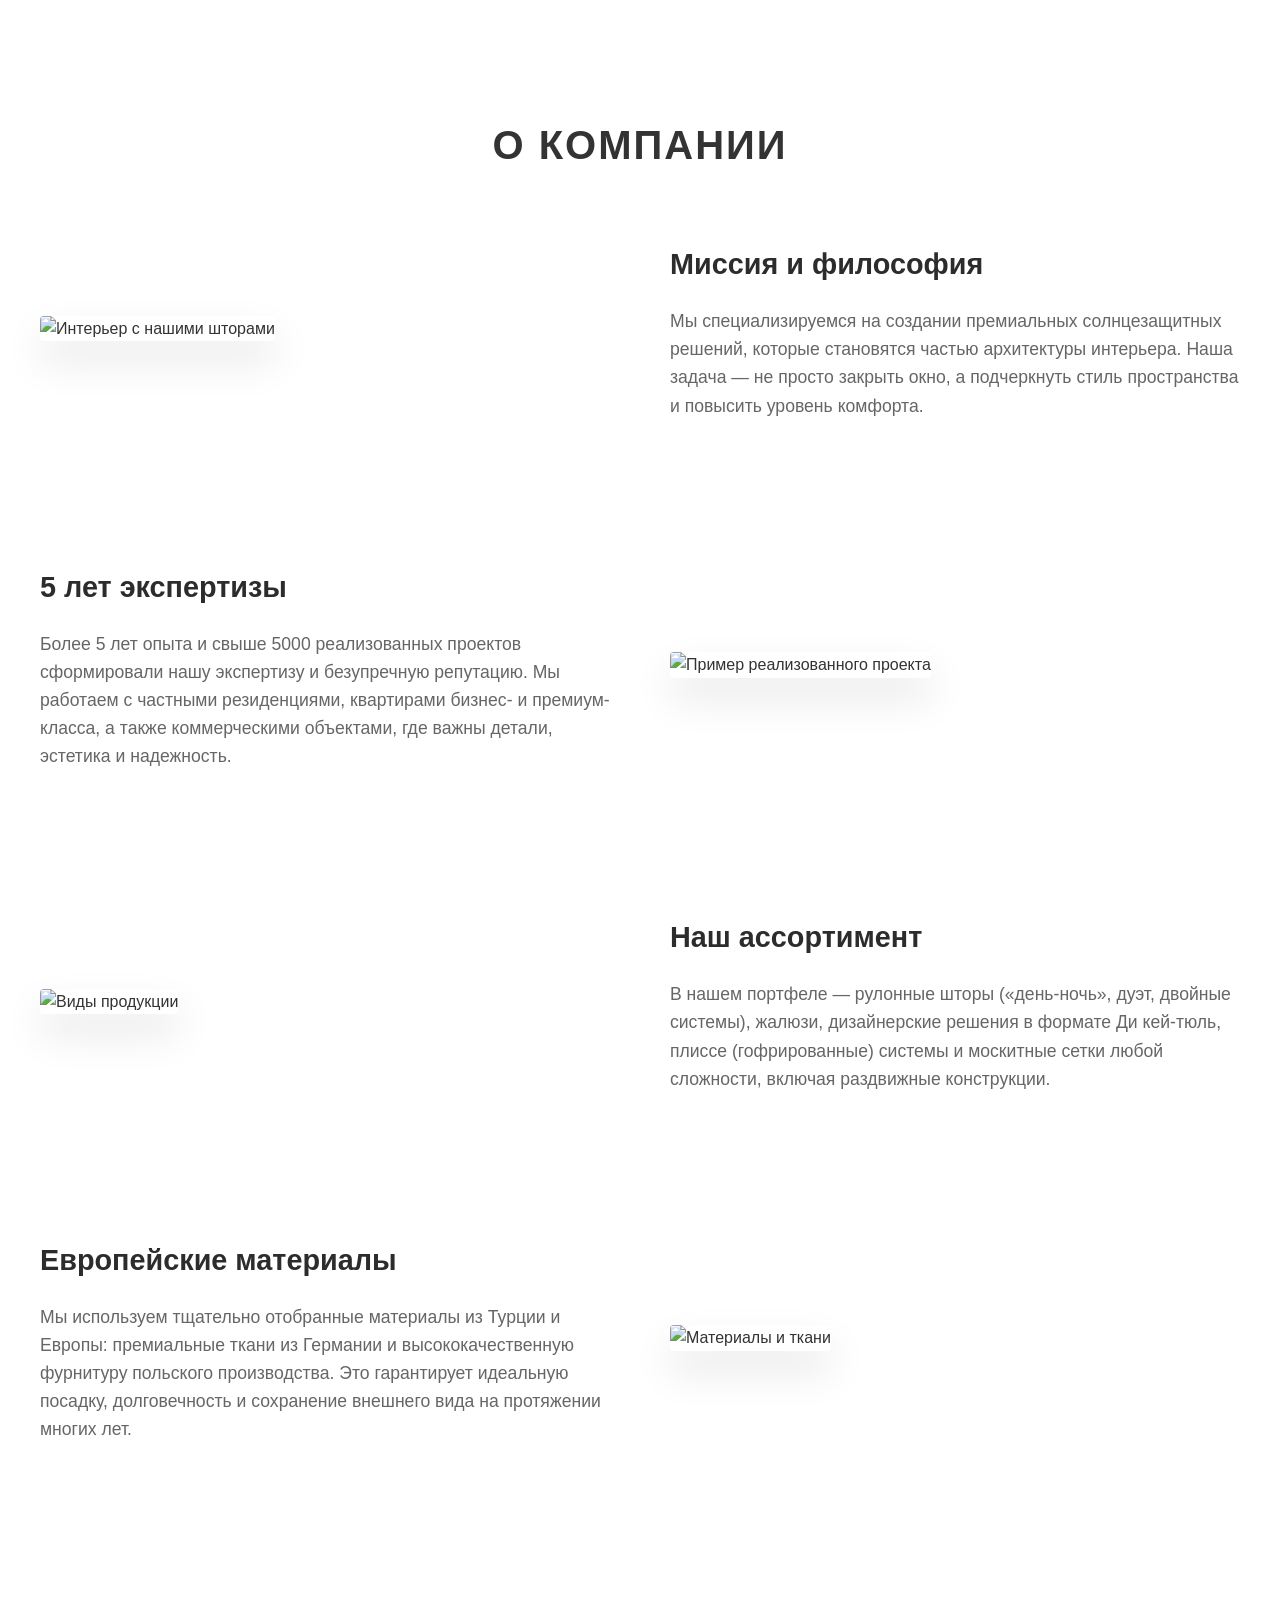
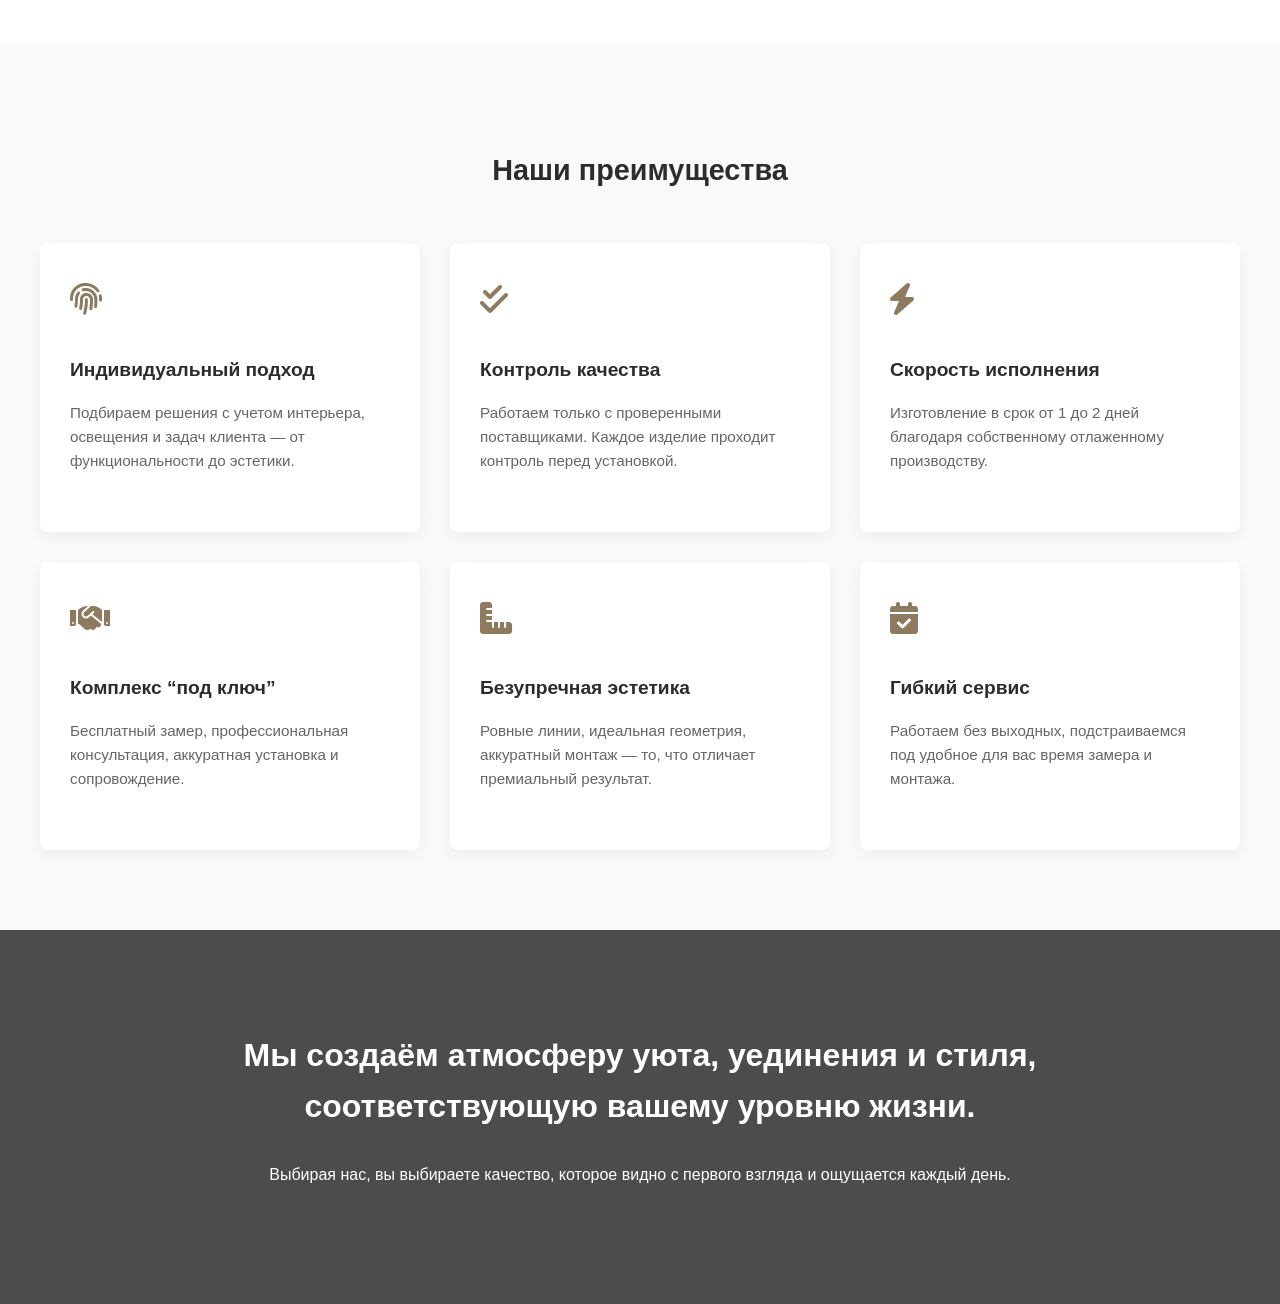
==== about.html @ 65f24fae "Create about.html" ====
<!DOCTYPE html>
<html lang="ru">
<head>
    <meta charset="UTF-8">
    <meta name="viewport" content="width=device-width, initial-scale=1.0">
    <title>О компании | Премиальные солнцезащитные решения</title>
    <link rel="stylesheet" href="https://cdnjs.cloudflare.com/ajax/libs/font-awesome/6.0.0/css/all.min.css">
    <style>
        :root {
            --primary-dark: #2c2c2c;
            --accent-color: #8d7a5f; /* Золотисто-коричневый для премиального акцента */
            --light-bg: #f9f9f9;
            --text-main: #333;
            --text-light: #666;
            --transition: all 0.3s ease;
        }

        body {
            margin: 0;
            font-family: 'Segoe UI', Roboto, Helvetica, Arial, sans-serif;
            line-height: 1.6;
            color: var(--text-main);
            background-color: #fff;
        }

        .container {
            max-width: 1200px;
            margin: 0 auto;
            padding: 0 20px;
        }

        /* --- Секция О Компании (Чередование) --- */
        .about-section {
            padding: 80px 0;
        }

        .about-row {
            display: flex;
            align-items: center;
            gap: 60px;
            margin-bottom: 100px;
        }

        .about-row:nth-child(even) {
            flex-direction: row-reverse;
        }

        .about-content {
            flex: 1;
        }

        .about-image {
            flex: 1;
            position: relative;
        }

        .about-image img {
            width: 100%;
            height: 450px;
            object-fit: cover;
            border-radius: 4px;
            box-shadow: 0 20px 40px rgba(0,0,0,0.1);
        }

        h1 {
            font-size: 2.5rem;
            margin-bottom: 40px;
            text-align: center;
            text-transform: uppercase;
            letter-spacing: 2px;
        }

        h2 {
            font-size: 1.8rem;
            color: var(--primary-dark);
            margin-bottom: 20px;
            position: relative;
        }

        .about-content p {
            font-size: 1.1rem;
            color: var(--text-light);
            margin-bottom: 20px;
        }

        /* --- Секция Преимущества (Сетка) --- */
        .benefits-section {
            background-color: var(--light-bg);
            padding: 80px 0;
        }

        .benefits-grid {
            display: grid;
            grid-template-columns: repeat(auto-fit, minmax(280px, 1fr));
            gap: 30px;
            margin-top: 50px;
        }

        .benefit-card {
            background: #fff;
            padding: 40px 30px;
            border-radius: 8px;
            border-bottom: 3px solid transparent;
            transition: var(--transition);
            box-shadow: 0 5px 15px rgba(0,0,0,0.05);
        }

        .benefit-card:hover {
            transform: translateY(-10px);
            border-color: var(--accent-color);
        }

        .benefit-card i {
            font-size: 2rem;
            color: var(--accent-color);
            margin-bottom: 20px;
        }

        .benefit-card h3 {
            font-size: 1.2rem;
            margin-bottom: 15px;
            color: var(--primary-dark);
        }

        .benefit-card p {
            font-size: 0.95rem;
            color: var(--text-light);
        }

        /* --- Финальный призыв --- */
        .cta-section {
            padding: 100px 0;
            text-align: center;
            background: linear-gradient(rgba(0,0,0,0.7), rgba(0,0,0,0.7)), url('your-background-image.jpg') center/cover;
            color: #fff;
        }

        .cta-content h2 {
            color: #fff;
            font-size: 2rem;
            max-width: 800px;
            margin: 0 auto 30px;
        }

        /* --- Адаптивность --- */
        @media (max-width: 992px) {
            .about-row, .about-row:nth-child(even) {
                flex-direction: column;
                gap: 30px;
                margin-bottom: 60px;
            }
            .about-image img {
                height: 300px;
            }
            h1 { font-size: 2rem; }
        }

        @media (max-width: 600px) {
            .about-section { padding: 40px 0; }
            .benefits-grid { grid-template-columns: 1fr; }
            .about-content p { font-size: 1rem; }
        }
    </style>
</head>
<body>

    <main>
        <section class="about-section">
            <div class="container">
                <h1>О компании</h1>
                
                <div class="about-row">
                    <div class="about-content">
                        <h2>Миссия и философия</h2>
                        <p>Мы специализируемся на создании премиальных солнцезащитных решений, которые становятся частью архитектуры интерьера. Наша задача — не просто закрыть окно, а подчеркнуть стиль пространства и повысить уровень комфорта.</p>
                    </div>
                    <div class="about-image">
                        <img src="img/about-1.jpg" alt="Интерьер с нашими шторами">
                    </div>
                </div>

                <div class="about-row">
                    <div class="about-content">
                        <h2>5 лет экспертизы</h2>
                        <p>Более 5 лет опыта и свыше 5000 реализованных проектов сформировали нашу экспертизу и безупречную репутацию. Мы работаем с частными резиденциями, квартирами бизнес- и премиум-класса, а также коммерческими объектами, где важны детали, эстетика и надежность.</p>
                    </div>
                    <div class="about-image">
                        <img src="img/about-2.jpg" alt="Пример реализованного проекта">
                    </div>
                </div>

                <div class="about-row">
                    <div class="about-content">
                        <h2>Наш ассортимент</h2>
                        <p>В нашем портфеле — рулонные шторы («день-ночь», дуэт, двойные системы), жалюзи, дизайнерские решения в формате Ди кей-тюль, плиссе (гофрированные) системы и москитные сетки любой сложности, включая раздвижные конструкции.</p>
                    </div>
                    <div class="about-image">
                        <img src="img/about-3.jpg" alt="Виды продукции">
                    </div>
                </div>

                <div class="about-row">
                    <div class="about-content">
                        <h2>Европейские материалы</h2>
                        <p>Мы используем тщательно отобранные материалы из Турции и Европы: премиальные ткани из Германии и высококачественную фурнитуру польского производства. Это гарантирует идеальную посадку, долговечность и сохранение внешнего вида на протяжении многих лет.</p>
                    </div>
                    <div class="about-image">
                        <img src="img/about-4.jpg" alt="Материалы и ткани">
                    </div>
                </div>
            </div>
        </section>

        <section class="benefits-section">
            <div class="container">
                <h2 style="text-align: center; margin-bottom: 50px;">Наши преимущества</h2>
                <div class="benefits-grid">
                    <div class="benefit-card">
                        <i class="fas fa-fingerprint"></i>
                        <h3>Индивидуальный подход</h3>
                        <p>Подбираем решения с учетом интерьера, освещения и задач клиента — от функциональности до эстетики.</p>
                    </div>
                    <div class="benefit-card">
                        <i class="fas fa-check-double"></i>
                        <h3>Контроль качества</h3>
                        <p>Работаем только с проверенными поставщиками. Каждое изделие проходит контроль перед установкой.</p>
                    </div>
                    <div class="benefit-card">
                        <i class="fas fa-bolt"></i>
                        <h3>Скорость исполнения</h3>
                        <p>Изготовление в срок от 1 до 2 дней благодаря собственному отлаженному производству.</p>
                    </div>
                    <div class="benefit-card">
                        <i class="fas fa-handshake"></i>
                        <h3>Комплекс “под ключ”</h3>
                        <p>Бесплатный замер, профессиональная консультация, аккуратная установка и сопровождение.</p>
                    </div>
                    <div class="benefit-card">
                        <i class="fas fa-ruler-combined"></i>
                        <h3>Безупречная эстетика</h3>
                        <p>Ровные линии, идеальная геометрия, аккуратный монтаж — то, что отличает премиальный результат.</p>
                    </div>
                    <div class="benefit-card">
                        <i class="fas fa-calendar-check"></i>
                        <h3>Гибкий сервис</h3>
                        <p>Работаем без выходных, подстраиваемся под удобное для вас время замера и монтажа.</p>
                    </div>
                </div>
            </div>
        </section>

        <section class="cta-section">
            <div class="container">
                <div class="cta-content">
                    <h2>Мы создаём атмосферу уюта, уединения и стиля, соответствующую вашему уровню жизни.</h2>
                    <p>Выбирая нас, вы выбираете качество, которое видно с первого взгляда и ощущается каждый день.</p>
                </div>
            </div>
        </section>
    </main>

    </body>
</html>
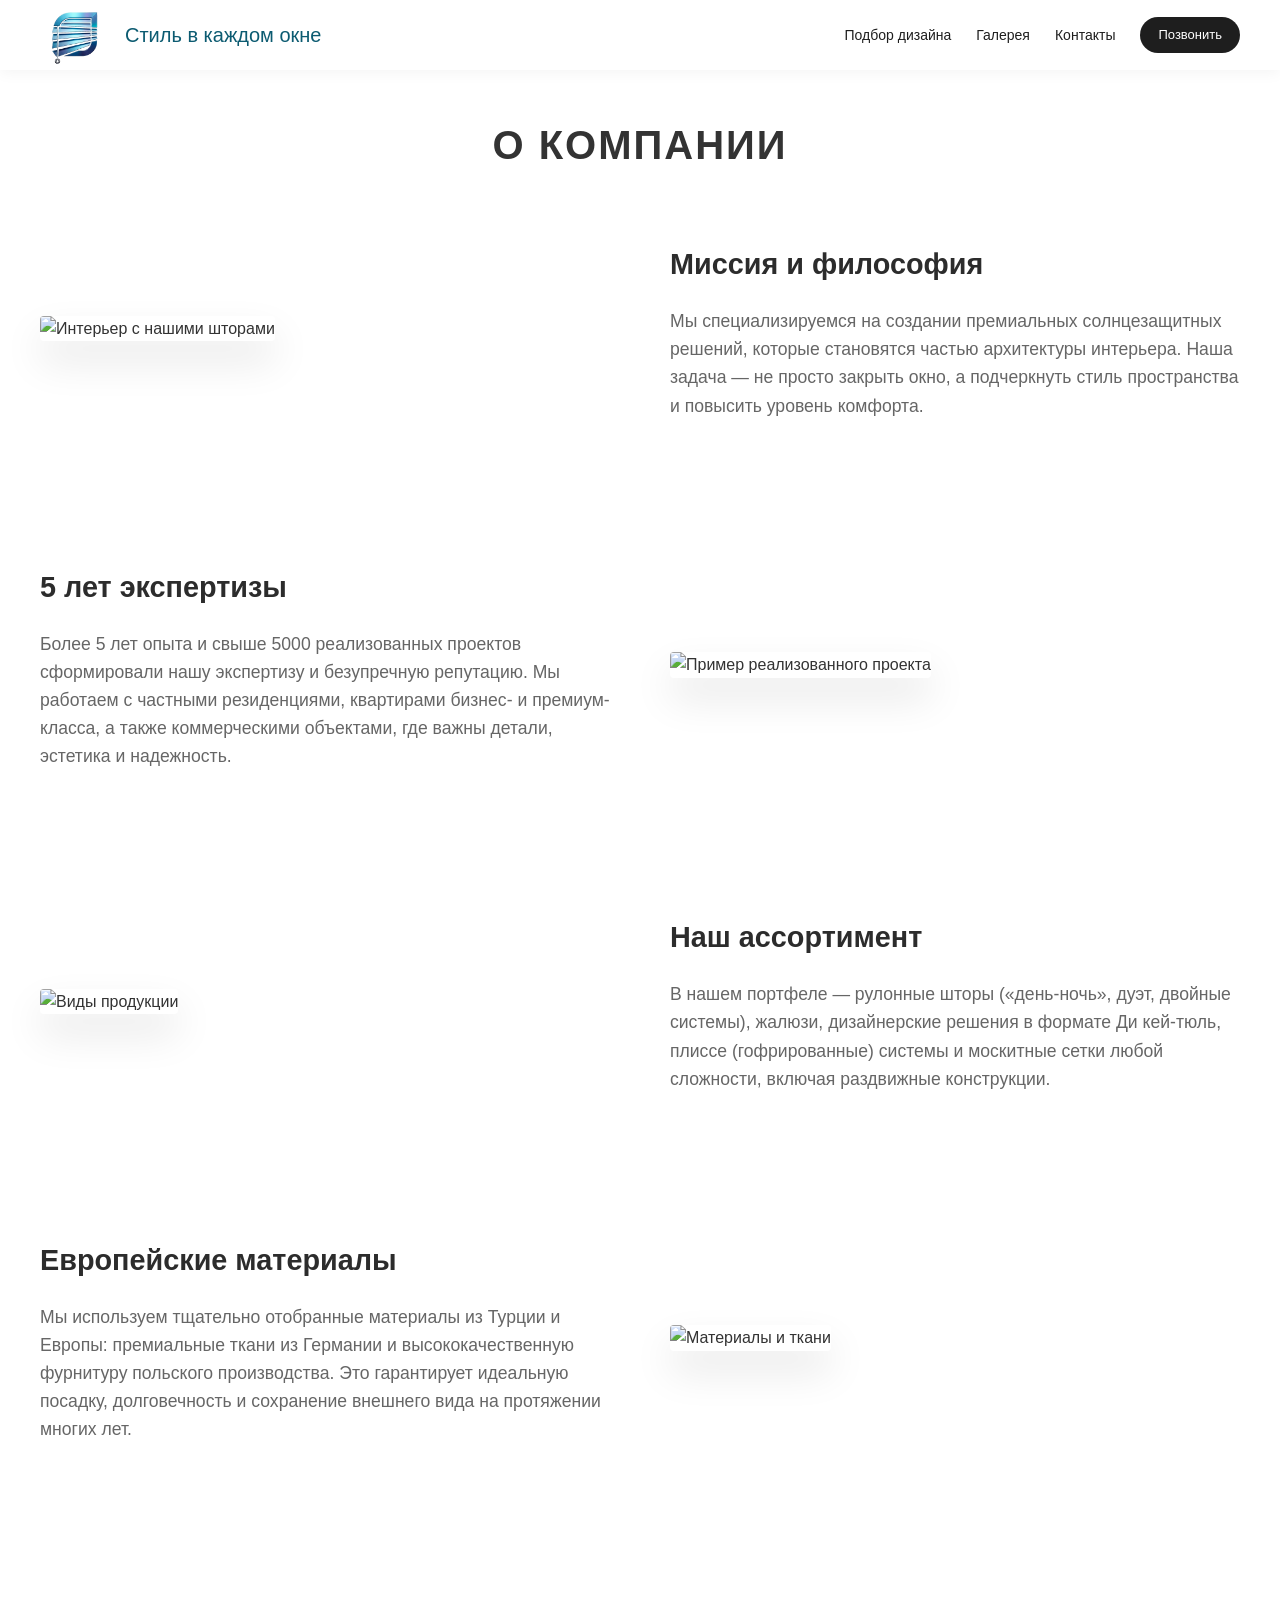
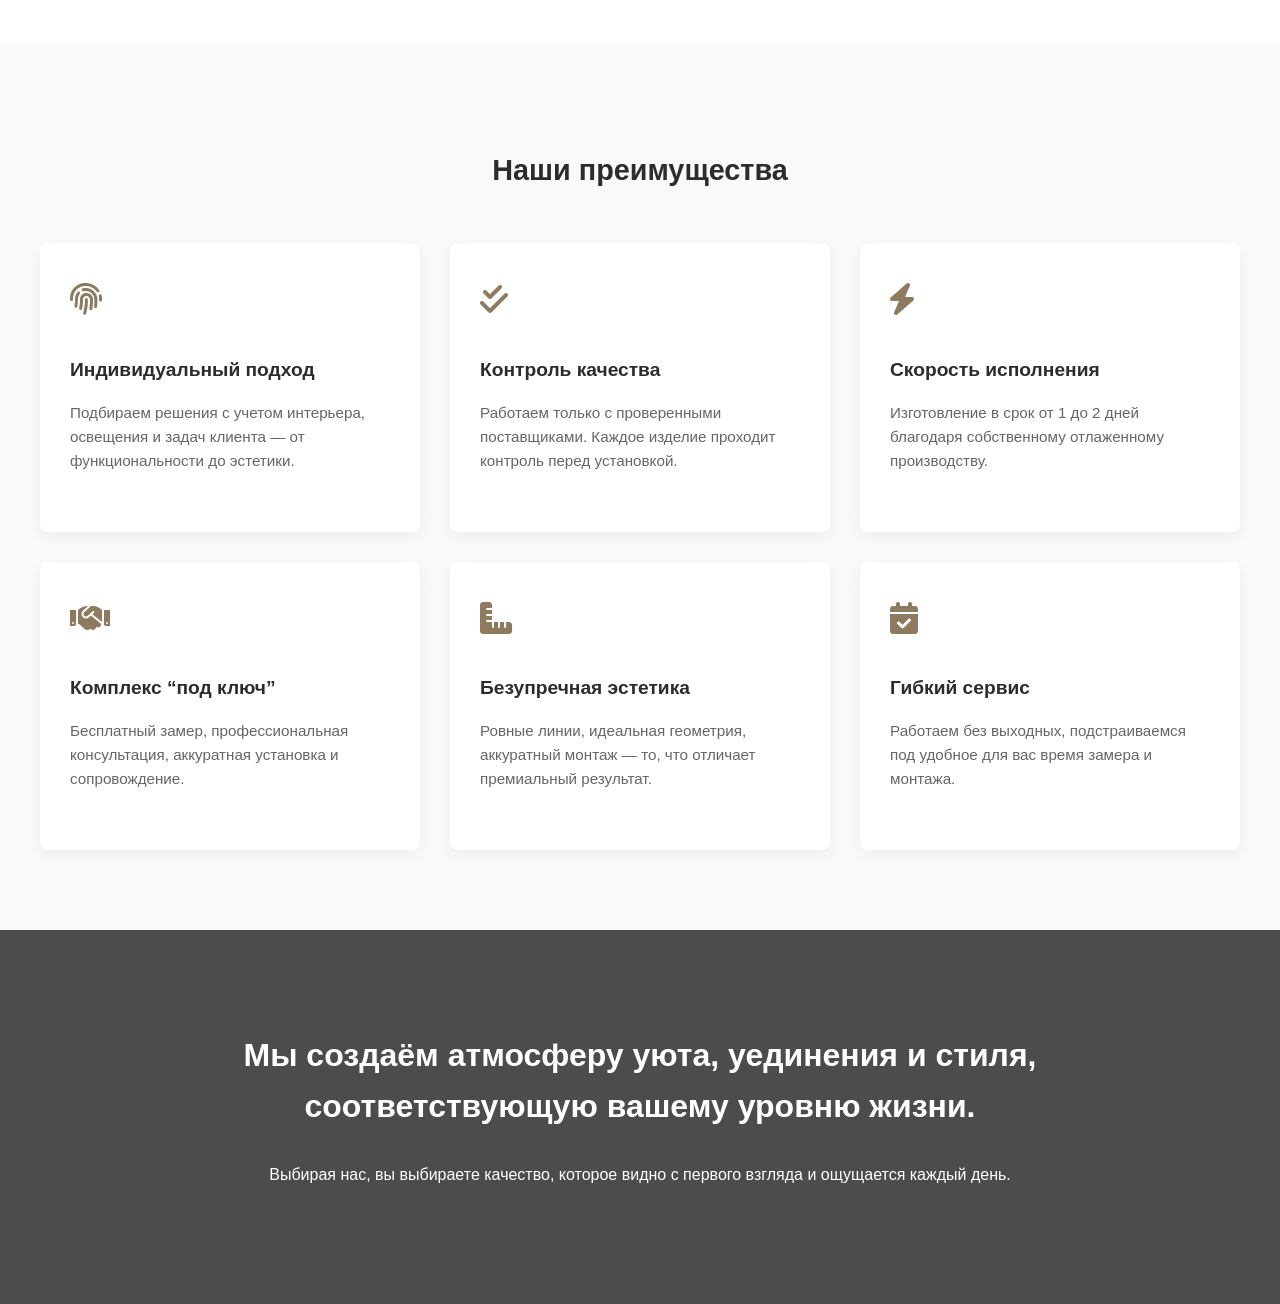
==== commit ee640e33: "Add files via upload" ====
--- a/about.html
+++ b/about.html
@@ -1,263 +1,505 @@
-<!DOCTYPE html>
-<html lang="ru">
-<head>
-    <meta charset="UTF-8">
-    <meta name="viewport" content="width=device-width, initial-scale=1.0">
-    <title>О компании | Премиальные солнцезащитные решения</title>
-    <link rel="stylesheet" href="https://cdnjs.cloudflare.com/ajax/libs/font-awesome/6.0.0/css/all.min.css">
-    <style>
-        :root {
-            --primary-dark: #2c2c2c;
-            --accent-color: #8d7a5f; /* Золотисто-коричневый для премиального акцента */
-            --light-bg: #f9f9f9;
-            --text-main: #333;
-            --text-light: #666;
-            --transition: all 0.3s ease;
-        }
-
-        body {
-            margin: 0;
-            font-family: 'Segoe UI', Roboto, Helvetica, Arial, sans-serif;
-            line-height: 1.6;
-            color: var(--text-main);
-            background-color: #fff;
-        }
-
-        .container {
-            max-width: 1200px;
-            margin: 0 auto;
-            padding: 0 20px;
-        }
-
-        /* --- Секция О Компании (Чередование) --- */
-        .about-section {
-            padding: 80px 0;
-        }
-
-        .about-row {
-            display: flex;
-            align-items: center;
-            gap: 60px;
-            margin-bottom: 100px;
-        }
-
-        .about-row:nth-child(even) {
-            flex-direction: row-reverse;
-        }
-
-        .about-content {
-            flex: 1;
-        }
-
-        .about-image {
-            flex: 1;
-            position: relative;
-        }
-
-        .about-image img {
-            width: 100%;
-            height: 450px;
-            object-fit: cover;
-            border-radius: 4px;
-            box-shadow: 0 20px 40px rgba(0,0,0,0.1);
-        }
-
-        h1 {
-            font-size: 2.5rem;
-            margin-bottom: 40px;
-            text-align: center;
-            text-transform: uppercase;
-            letter-spacing: 2px;
-        }
-
-        h2 {
-            font-size: 1.8rem;
-            color: var(--primary-dark);
-            margin-bottom: 20px;
-            position: relative;
-        }
-
-        .about-content p {
-            font-size: 1.1rem;
-            color: var(--text-light);
-            margin-bottom: 20px;
-        }
-
-        /* --- Секция Преимущества (Сетка) --- */
-        .benefits-section {
-            background-color: var(--light-bg);
-            padding: 80px 0;
-        }
-
-        .benefits-grid {
-            display: grid;
-            grid-template-columns: repeat(auto-fit, minmax(280px, 1fr));
-            gap: 30px;
-            margin-top: 50px;
-        }
-
-        .benefit-card {
-            background: #fff;
-            padding: 40px 30px;
-            border-radius: 8px;
-            border-bottom: 3px solid transparent;
-            transition: var(--transition);
-            box-shadow: 0 5px 15px rgba(0,0,0,0.05);
-        }
-
-        .benefit-card:hover {
-            transform: translateY(-10px);
-            border-color: var(--accent-color);
-        }
-
-        .benefit-card i {
-            font-size: 2rem;
-            color: var(--accent-color);
-            margin-bottom: 20px;
-        }
-
-        .benefit-card h3 {
-            font-size: 1.2rem;
-            margin-bottom: 15px;
-            color: var(--primary-dark);
-        }
-
-        .benefit-card p {
-            font-size: 0.95rem;
-            color: var(--text-light);
-        }
-
-        /* --- Финальный призыв --- */
-        .cta-section {
-            padding: 100px 0;
-            text-align: center;
-            background: linear-gradient(rgba(0,0,0,0.7), rgba(0,0,0,0.7)), url('your-background-image.jpg') center/cover;
-            color: #fff;
-        }
-
-        .cta-content h2 {
-            color: #fff;
-            font-size: 2rem;
-            max-width: 800px;
-            margin: 0 auto 30px;
-        }
-
-        /* --- Адаптивность --- */
-        @media (max-width: 992px) {
-            .about-row, .about-row:nth-child(even) {
-                flex-direction: column;
-                gap: 30px;
-                margin-bottom: 60px;
-            }
-            .about-image img {
-                height: 300px;
-            }
-            h1 { font-size: 2rem; }
-        }
-
-        @media (max-width: 600px) {
-            .about-section { padding: 40px 0; }
-            .benefits-grid { grid-template-columns: 1fr; }
-            .about-content p { font-size: 1rem; }
-        }
-    </style>
-</head>
-<body>
-
-    <main>
-        <section class="about-section">
-            <div class="container">
-                <h1>О компании</h1>
-                
-                <div class="about-row">
-                    <div class="about-content">
-                        <h2>Миссия и философия</h2>
-                        <p>Мы специализируемся на создании премиальных солнцезащитных решений, которые становятся частью архитектуры интерьера. Наша задача — не просто закрыть окно, а подчеркнуть стиль пространства и повысить уровень комфорта.</p>
-                    </div>
-                    <div class="about-image">
-                        <img src="img/about-1.jpg" alt="Интерьер с нашими шторами">
-                    </div>
-                </div>
-
-                <div class="about-row">
-                    <div class="about-content">
-                        <h2>5 лет экспертизы</h2>
-                        <p>Более 5 лет опыта и свыше 5000 реализованных проектов сформировали нашу экспертизу и безупречную репутацию. Мы работаем с частными резиденциями, квартирами бизнес- и премиум-класса, а также коммерческими объектами, где важны детали, эстетика и надежность.</p>
-                    </div>
-                    <div class="about-image">
-                        <img src="img/about-2.jpg" alt="Пример реализованного проекта">
-                    </div>
-                </div>
-
-                <div class="about-row">
-                    <div class="about-content">
-                        <h2>Наш ассортимент</h2>
-                        <p>В нашем портфеле — рулонные шторы («день-ночь», дуэт, двойные системы), жалюзи, дизайнерские решения в формате Ди кей-тюль, плиссе (гофрированные) системы и москитные сетки любой сложности, включая раздвижные конструкции.</p>
-                    </div>
-                    <div class="about-image">
-                        <img src="img/about-3.jpg" alt="Виды продукции">
-                    </div>
-                </div>
-
-                <div class="about-row">
-                    <div class="about-content">
-                        <h2>Европейские материалы</h2>
-                        <p>Мы используем тщательно отобранные материалы из Турции и Европы: премиальные ткани из Германии и высококачественную фурнитуру польского производства. Это гарантирует идеальную посадку, долговечность и сохранение внешнего вида на протяжении многих лет.</p>
-                    </div>
-                    <div class="about-image">
-                        <img src="img/about-4.jpg" alt="Материалы и ткани">
-                    </div>
-                </div>
-            </div>
-        </section>
-
-        <section class="benefits-section">
-            <div class="container">
-                <h2 style="text-align: center; margin-bottom: 50px;">Наши преимущества</h2>
-                <div class="benefits-grid">
-                    <div class="benefit-card">
-                        <i class="fas fa-fingerprint"></i>
-                        <h3>Индивидуальный подход</h3>
-                        <p>Подбираем решения с учетом интерьера, освещения и задач клиента — от функциональности до эстетики.</p>
-                    </div>
-                    <div class="benefit-card">
-                        <i class="fas fa-check-double"></i>
-                        <h3>Контроль качества</h3>
-                        <p>Работаем только с проверенными поставщиками. Каждое изделие проходит контроль перед установкой.</p>
-                    </div>
-                    <div class="benefit-card">
-                        <i class="fas fa-bolt"></i>
-                        <h3>Скорость исполнения</h3>
-                        <p>Изготовление в срок от 1 до 2 дней благодаря собственному отлаженному производству.</p>
-                    </div>
-                    <div class="benefit-card">
-                        <i class="fas fa-handshake"></i>
-                        <h3>Комплекс “под ключ”</h3>
-                        <p>Бесплатный замер, профессиональная консультация, аккуратная установка и сопровождение.</p>
-                    </div>
-                    <div class="benefit-card">
-                        <i class="fas fa-ruler-combined"></i>
-                        <h3>Безупречная эстетика</h3>
-                        <p>Ровные линии, идеальная геометрия, аккуратный монтаж — то, что отличает премиальный результат.</p>
-                    </div>
-                    <div class="benefit-card">
-                        <i class="fas fa-calendar-check"></i>
-                        <h3>Гибкий сервис</h3>
-                        <p>Работаем без выходных, подстраиваемся под удобное для вас время замера и монтажа.</p>
-                    </div>
-                </div>
-            </div>
-        </section>
-
-        <section class="cta-section">
-            <div class="container">
-                <div class="cta-content">
-                    <h2>Мы создаём атмосферу уюта, уединения и стиля, соответствующую вашему уровню жизни.</h2>
-                    <p>Выбирая нас, вы выбираете качество, которое видно с первого взгляда и ощущается каждый день.</p>
-                </div>
-            </div>
-        </section>
-    </main>
-
-    </body>
-</html>
+<!DOCTYPE html>
+<html lang="ru">
+<head>
+    <meta charset="UTF-8">
+    <meta name="viewport" content="width=device-width, initial-scale=1.0">
+    <title>О компании</title>
+    <link rel="stylesheet" href="https://cdnjs.cloudflare.com/ajax/libs/font-awesome/6.0.0/css/all.min.css">
+    <style>
+		      /* HEADER STYLES */
+        .header {
+			position: fixed;
+			top: 0;
+			left: 0;
+			width: 100%;
+			height: 70px;
+			background: #ffffff;
+			box-shadow: 0 2px 15px rgba(0,0,0,0.05);
+			z-index: 1000;
+			display: flex;
+			align-items: center;
+		}
+
+		.header-wrap {
+			display: flex;
+			justify-content: space-between;
+			align-items: center;
+			width: 100%;
+			padding: 0 20px;
+		}
+
+		.logo {
+			display: flex;
+			align-items: center;
+			gap: 15px;
+			text-decoration: none;
+		}
+
+		.logo-img {
+			height: 70px;
+			width: auto;
+			display: block;
+		}
+
+		.logo-img:hover {
+			transform: scale(1.05);
+		}
+
+		@media (max-width: 768px) {
+			.logo-img {
+				height: 60px;
+			}
+		}
+
+		.logo strong { font-size: 20px; font-family: 'Montserrat'; }
+		.logo-slogan {
+			font-size: 20px;
+			color: #0c5b71;
+			line-height: 1.2;
+			max-width: 250px;
+		}
+
+		@media (max-width: 768px) {
+			.logo {
+				gap: 8px;
+			}
+			.logo-slogan {
+				font-size: 18px;
+				display: block;
+			}
+		}
+
+		/* DESKTOP NAV */
+		.nav-desktop { display: flex; align-items: center; gap: 25px; }
+		.nav-desktop a {
+			text-decoration: none;
+			color: #1E1E1E;
+			font-weight: 500;
+			font-size: 14px;
+			transition: 0.3s;
+		}
+		.nav-desktop a:hover { color: #0DB14B; }
+
+		.btn-call {
+			background: #1E1E1E;
+			color: #fff !important;
+			padding: 8px 18px;
+			border-radius: 20px;
+			font-size: 13px !important;
+		}
+
+		/* MOBILE TOGGLE (HAMBURGER) */
+		.menu-toggle {
+			display: none;
+			width: 30px;
+			height: 20px;
+			position: relative;
+			cursor: pointer;
+			z-index: 1002;
+		}
+
+		.menu-toggle span {
+			display: block;
+			width: 100%;
+			height: 2px;
+			background: #1e1e1e;
+			position: absolute;
+			transition: 0.3s cubic-bezier(0.4, 0, 0.2, 1);
+		}
+
+		.menu-toggle span:first-child { top: 0; }
+		.menu-toggle span:last-child { bottom: 0; }
+
+		.menu-toggle.active span:first-child {
+			transform: translateY(6px);
+			opacity: 0;
+		}
+
+		.menu-toggle.active span:last-child {
+			transform: translateY(-6px);
+			opacity: 0;
+		}
+
+		/* MOBILE OVERLAY */
+		.mobile-overlay {
+			position: fixed;
+			top: 0;
+			left: 0;
+			width: 100%;
+			height: 100%;
+			background: #fff;
+			z-index: 1001;
+			display: flex;
+			justify-content: center;
+			align-items: center;
+			transform: translateY(-100%);
+			transition: 0.5s cubic-bezier(0.4, 0, 0.2, 1);
+		}
+
+		.mobile-overlay.active { transform: translateY(0); }
+
+		.mobile-nav-list {
+			display: flex;
+			flex-direction: column;
+			align-items: center;
+			gap: 30px;
+		}
+
+		.mobile-nav-list a {
+			font-family: 'Montserrat';
+			font-size: 28px;
+			text-decoration: none;
+			color: #1e1e1e;
+			font-weight: 700;
+		}
+
+		.mobile-call { color: #0DB14B !important; }
+
+		.hero { margin-top: 0; } 
+
+		@media (max-width: 1024px) {
+			.nav-desktop { display: none; }
+			.menu-toggle { display: block; }
+		}
+
+		/* APPLE STYLE CLOSE BUTTON */
+		.mobile-close {
+			position: absolute;
+			top: 25px;
+			right: 20px;
+			width: 28px;
+			height: 28px;
+			cursor: pointer;
+			z-index: 1003;
+		}
+
+		.mobile-close span {
+			position: absolute;
+			width: 100%;
+			height: 2px;
+			background: #1e1e1e;
+			top: 50%;
+			left: 0;
+			transform-origin: center;
+			transition: all 0.3s ease;
+		}
+
+		.mobile-close span:first-child { transform: rotate(45deg); }
+		.mobile-close span:last-child { transform: rotate(-45deg); }
+		.mobile-close:hover span { opacity: 0.6; }
+	
+	
+	
+	
+        :root {
+            --primary-dark: #2c2c2c;
+            --accent-color: #8d7a5f; /* Золотисто-коричневый для премиального акцента */
+            --light-bg: #f9f9f9;
+            --text-main: #333;
+            --text-light: #666;
+            --transition: all 0.3s ease;
+        }
+
+        body {
+            margin: 0;
+            font-family: 'Segoe UI', Roboto, Helvetica, Arial, sans-serif;
+            line-height: 1.6;
+            color: var(--text-main);
+            background-color: #fff;
+        }
+
+        .container {
+            max-width: 1200px;
+            margin: 0 auto;
+            padding: 0 20px;
+        }
+
+        /* --- Секция О Компании (Чередование) --- */
+        .about-section {
+            padding: 80px 0;
+        }
+
+        .about-row {
+            display: flex;
+            align-items: center;
+            gap: 60px;
+            margin-bottom: 100px;
+        }
+
+        .about-row:nth-child(even) {
+            flex-direction: row-reverse;
+        }
+
+        .about-content {
+            flex: 1;
+        }
+
+        .about-image {
+            flex: 1;
+            position: relative;
+        }
+
+        .about-image img {
+            width: 100%;
+            height: 450px;
+            object-fit: cover;
+            border-radius: 4px;
+            box-shadow: 0 20px 40px rgba(0,0,0,0.1);
+        }
+
+        h1 {
+            font-size: 2.5rem;
+            margin-bottom: 40px;
+            text-align: center;
+            text-transform: uppercase;
+            letter-spacing: 2px;
+        }
+
+        h2 {
+            font-size: 1.8rem;
+            color: var(--primary-dark);
+            margin-bottom: 20px;
+            position: relative;
+        }
+
+        .about-content p {
+            font-size: 1.1rem;
+            color: var(--text-light);
+            margin-bottom: 20px;
+        }
+
+        /* --- Секция Преимущества (Сетка) --- */
+        .benefits-section {
+            background-color: var(--light-bg);
+            padding: 80px 0;
+        }
+
+        .benefits-grid {
+            display: grid;
+            grid-template-columns: repeat(auto-fit, minmax(280px, 1fr));
+            gap: 30px;
+            margin-top: 50px;
+        }
+
+        .benefit-card {
+            background: #fff;
+            padding: 40px 30px;
+            border-radius: 8px;
+            border-bottom: 3px solid transparent;
+            transition: var(--transition);
+            box-shadow: 0 5px 15px rgba(0,0,0,0.05);
+        }
+
+        .benefit-card:hover {
+            transform: translateY(-10px);
+            border-color: var(--accent-color);
+        }
+
+        .benefit-card i {
+            font-size: 2rem;
+            color: var(--accent-color);
+            margin-bottom: 20px;
+        }
+
+        .benefit-card h3 {
+            font-size: 1.2rem;
+            margin-bottom: 15px;
+            color: var(--primary-dark);
+        }
+
+        .benefit-card p {
+            font-size: 0.95rem;
+            color: var(--text-light);
+        }
+
+        /* --- Финальный призыв --- */
+        .cta-section {
+            padding: 100px 0;
+            text-align: center;
+            background: linear-gradient(rgba(0,0,0,0.7), rgba(0,0,0,0.7)), url('your-background-image.jpg') center/cover;
+            color: #fff;
+        }
+
+        .cta-content h2 {
+            color: #fff;
+            font-size: 2rem;
+            max-width: 800px;
+            margin: 0 auto 30px;
+        }
+
+        /* --- Адаптивность --- */
+        @media (max-width: 992px) {
+            .about-row, .about-row:nth-child(even) {
+                flex-direction: column;
+                gap: 30px;
+                margin-bottom: 60px;
+            }
+            .about-image img {
+                height: 300px;
+            }
+            h1 { font-size: 2rem; }
+        }
+
+        @media (max-width: 600px) {
+            .about-section { padding: 40px 0; }
+            .benefits-grid { grid-template-columns: 1fr; }
+            .about-content p { font-size: 1rem; }
+        }
+    </style>
+</head>
+<body>
+		
+		<header class="header">
+						<div class="container header-wrap">
+							<div class="logo">
+								<a href="./index.html"><img src="./img/logotip.png" alt="Жалюзи и Ролл-шторы" class="logo-img"></a>
+								<span class="logo-slogan">Стиль в каждом окне</span>
+							</div>
+
+							<nav class="nav-desktop">
+								<a href="./index.html#quiz">Подбор дизайна</a>
+								<a href="./index.html#gallery">Галерея</a>
+								<a href="./index.html#contact">Контакты</a>
+								<a href="tel:+77770356267" class="btn-call">Позвонить</a>
+							</nav>
+
+							<div class="menu-toggle" id="menuToggle">
+								<span></span>
+								<span></span>
+							</div>
+						</div>
+					
+
+						<div class="mobile-overlay" id="mobileMenu">
+							   <div class="mobile-close" onclick="toggleMenu()">
+									<span></span>
+									<span></span>
+								</div>
+							<nav class="mobile-nav-list">
+								<a href="./index.html#quiz" onclick="toggleMenu()">Подбор дизайна</a>
+								<a href="./index.html#gallery" onclick="toggleMenu()">Галерея</a>
+								<a href="./index.html#contact" onclick="toggleMenu()">Контакты</a>
+								<a href="tel:+77770356267" class="mobile-call">Позвонить</a>
+							</nav>
+						</div>
+					</header>
+		
+		
+		
+    <main>
+        <section class="about-section">
+            <div class="container">
+                <h1>О компании</h1>
+                
+                <div class="about-row">
+                    <div class="about-content">
+                        <h2>Миссия и философия</h2>
+                        <p>Мы специализируемся на создании премиальных солнцезащитных решений, которые становятся частью архитектуры интерьера. Наша задача — не просто закрыть окно, а подчеркнуть стиль пространства и повысить уровень комфорта.</p>
+                    </div>
+                    <div class="about-image">
+                        <img src="img/about-1.jpg" alt="Интерьер с нашими шторами">
+                    </div>
+                </div>
+
+                <div class="about-row">
+                    <div class="about-content">
+                        <h2>5 лет экспертизы</h2>
+                        <p>Более 5 лет опыта и свыше 5000 реализованных проектов сформировали нашу экспертизу и безупречную репутацию. Мы работаем с частными резиденциями, квартирами бизнес- и премиум-класса, а также коммерческими объектами, где важны детали, эстетика и надежность.</p>
+                    </div>
+                    <div class="about-image">
+                        <img src="img/about-2.jpg" alt="Пример реализованного проекта">
+                    </div>
+                </div>
+
+                <div class="about-row">
+                    <div class="about-content">
+                        <h2>Наш ассортимент</h2>
+                        <p>В нашем портфеле — рулонные шторы («день-ночь», дуэт, двойные системы), жалюзи, дизайнерские решения в формате Ди кей-тюль, плиссе (гофрированные) системы и москитные сетки любой сложности, включая раздвижные конструкции.</p>
+                    </div>
+                    <div class="about-image">
+                        <img src="img/about-3.jpg" alt="Виды продукции">
+                    </div>
+                </div>
+
+                <div class="about-row">
+                    <div class="about-content">
+                        <h2>Европейские материалы</h2>
+                        <p>Мы используем тщательно отобранные материалы из Турции и Европы: премиальные ткани из Германии и высококачественную фурнитуру польского производства. Это гарантирует идеальную посадку, долговечность и сохранение внешнего вида на протяжении многих лет.</p>
+                    </div>
+                    <div class="about-image">
+                        <img src="img/about-4.jpg" alt="Материалы и ткани">
+                    </div>
+                </div>
+            </div>
+        </section>
+
+        <section class="benefits-section">
+            <div class="container">
+                <h2 style="text-align: center; margin-bottom: 50px;">Наши преимущества</h2>
+                <div class="benefits-grid">
+                    <div class="benefit-card">
+                        <i class="fas fa-fingerprint"></i>
+                        <h3>Индивидуальный подход</h3>
+                        <p>Подбираем решения с учетом интерьера, освещения и задач клиента — от функциональности до эстетики.</p>
+                    </div>
+                    <div class="benefit-card">
+                        <i class="fas fa-check-double"></i>
+                        <h3>Контроль качества</h3>
+                        <p>Работаем только с проверенными поставщиками. Каждое изделие проходит контроль перед установкой.</p>
+                    </div>
+                    <div class="benefit-card">
+                        <i class="fas fa-bolt"></i>
+                        <h3>Скорость исполнения</h3>
+                        <p>Изготовление в срок от 1 до 2 дней благодаря собственному отлаженному производству.</p>
+                    </div>
+                    <div class="benefit-card">
+                        <i class="fas fa-handshake"></i>
+                        <h3>Комплекс “под ключ”</h3>
+                        <p>Бесплатный замер, профессиональная консультация, аккуратная установка и сопровождение.</p>
+                    </div>
+                    <div class="benefit-card">
+                        <i class="fas fa-ruler-combined"></i>
+                        <h3>Безупречная эстетика</h3>
+                        <p>Ровные линии, идеальная геометрия, аккуратный монтаж — то, что отличает премиальный результат.</p>
+                    </div>
+                    <div class="benefit-card">
+                        <i class="fas fa-calendar-check"></i>
+                        <h3>Гибкий сервис</h3>
+                        <p>Работаем без выходных, подстраиваемся под удобное для вас время замера и монтажа.</p>
+                    </div>
+                </div>
+            </div>
+        </section>
+
+        <section class="cta-section">
+            <div class="container">
+                <div class="cta-content">
+                    <h2>Мы создаём атмосферу уюта, уединения и стиля, соответствующую вашему уровню жизни.</h2>
+                    <p>Выбирая нас, вы выбираете качество, которое видно с первого взгляда и ощущается каждый день.</p>
+                </div>
+            </div>
+        </section>
+    </main>
+
+<script>
+// Логика мобильного меню
+const menuToggle = document.getElementById('menuToggle');
+const mobileMenu = document.getElementById('mobileMenu');
+
+function toggleMenu() {
+    menuToggle.classList.toggle('active');
+    mobileMenu.classList.toggle('active');
+    
+    // Блокируем скролл при открытом меню
+    if (mobileMenu.classList.contains('active')) {
+        document.body.style.overflow = 'hidden';
+    } else {
+        document.body.style.overflow = '';
+    }
+}
+
+menuToggle.addEventListener('click', toggleMenu);
+</script>
+
+    </body>
+</html>
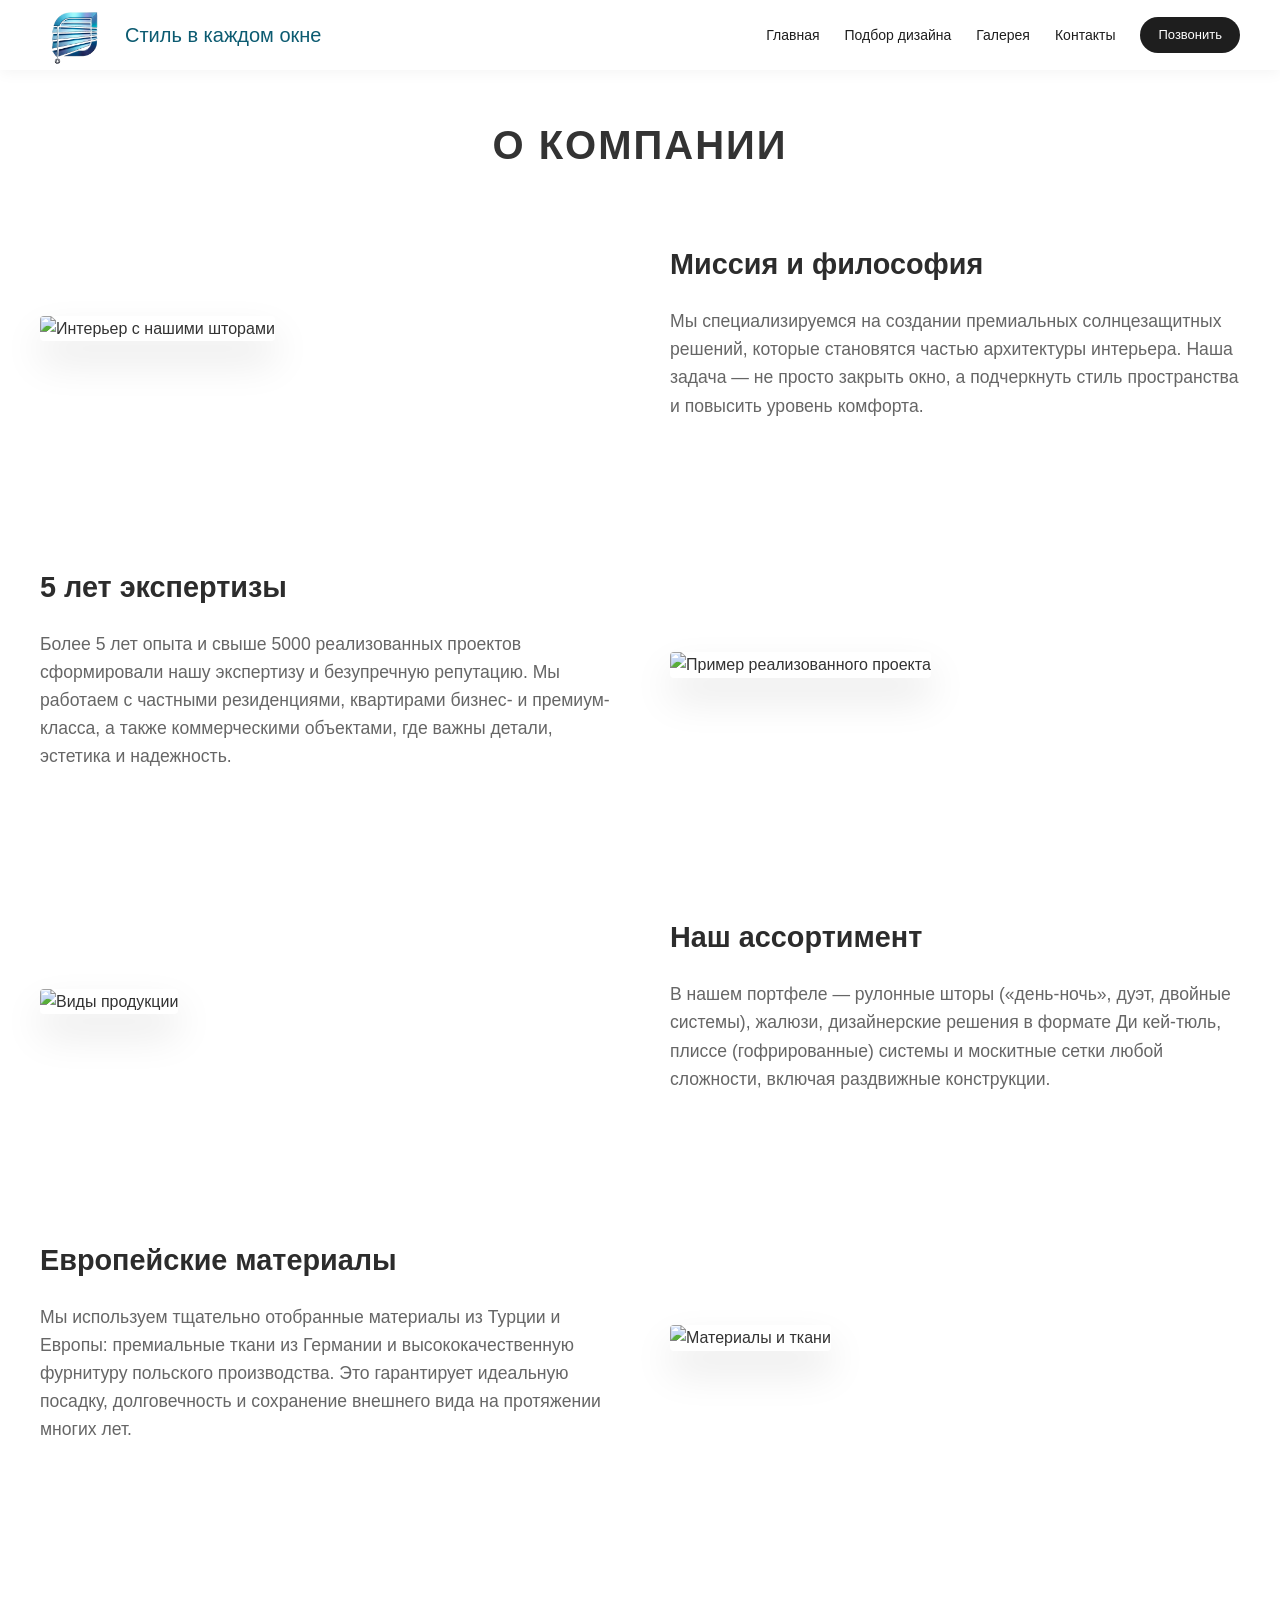
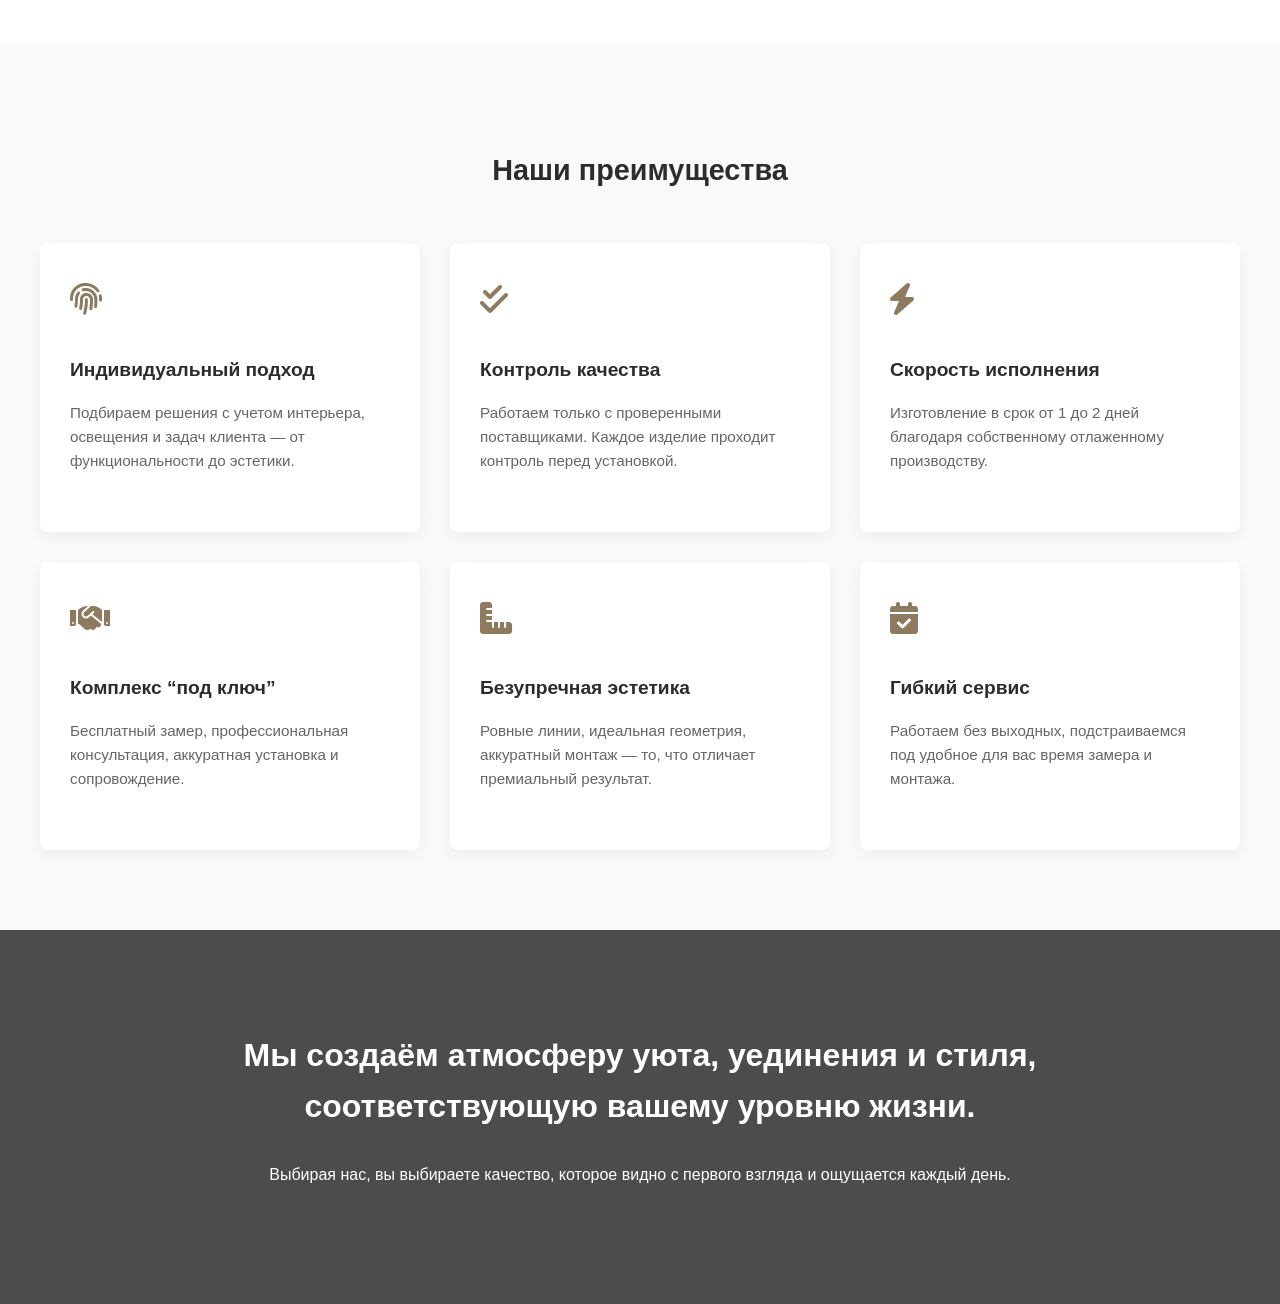
==== commit fe972303: "Add files via upload" ====
--- a/about.html
+++ b/about.html
@@ -188,7 +188,35 @@
 		.mobile-close span:last-child { transform: rotate(-45deg); }
 		.mobile-close:hover span { opacity: 0.6; }
 	
-	
+	/* STICKY BUTTONS */
+.sticky {
+    position: fixed;
+    bottom: 0;
+    width: 100%;
+    display: flex;
+    z-index: 999;
+    left: 0;
+}
+
+.sticky a {
+    flex: 1;
+    text-align: center;
+    padding: 15px;
+    color: #fff;
+    text-decoration: none;
+    font-size: 20px;
+}
+
+.call { background: #1E1E1E; }
+.wa { background: #0DB14B; }
+
+/* DESKTOP STICKY */
+@media(min-width: 1024px) {
+    .sticky {
+       display:none;
+    }
+    
+}
 	
 	
         :root {
@@ -357,6 +385,7 @@
 							</div>
 
 							<nav class="nav-desktop">
+								<a href="./index.html">Главная</a>
 								<a href="./index.html#quiz">Подбор дизайна</a>
 								<a href="./index.html#gallery">Галерея</a>
 								<a href="./index.html#contact">Контакты</a>
@@ -376,6 +405,7 @@
 									<span></span>
 								</div>
 							<nav class="mobile-nav-list">
+								<a href="./index.html" onclick="toggleMenu()">Главная</a>
 								<a href="./index.html#quiz" onclick="toggleMenu()">Подбор дизайна</a>
 								<a href="./index.html#gallery" onclick="toggleMenu()">Галерея</a>
 								<a href="./index.html#contact" onclick="toggleMenu()">Контакты</a>
@@ -501,5 +531,10 @@
 menuToggle.addEventListener('click', toggleMenu);
 </script>
 
+<div class="sticky">
+    <a href="tel:+77770356267" class="call">Позвонить</a>
+    <a href="https://wa.me/77770356267" class="wa">WhatsApp</a>
+</div>
+
     </body>
 </html>
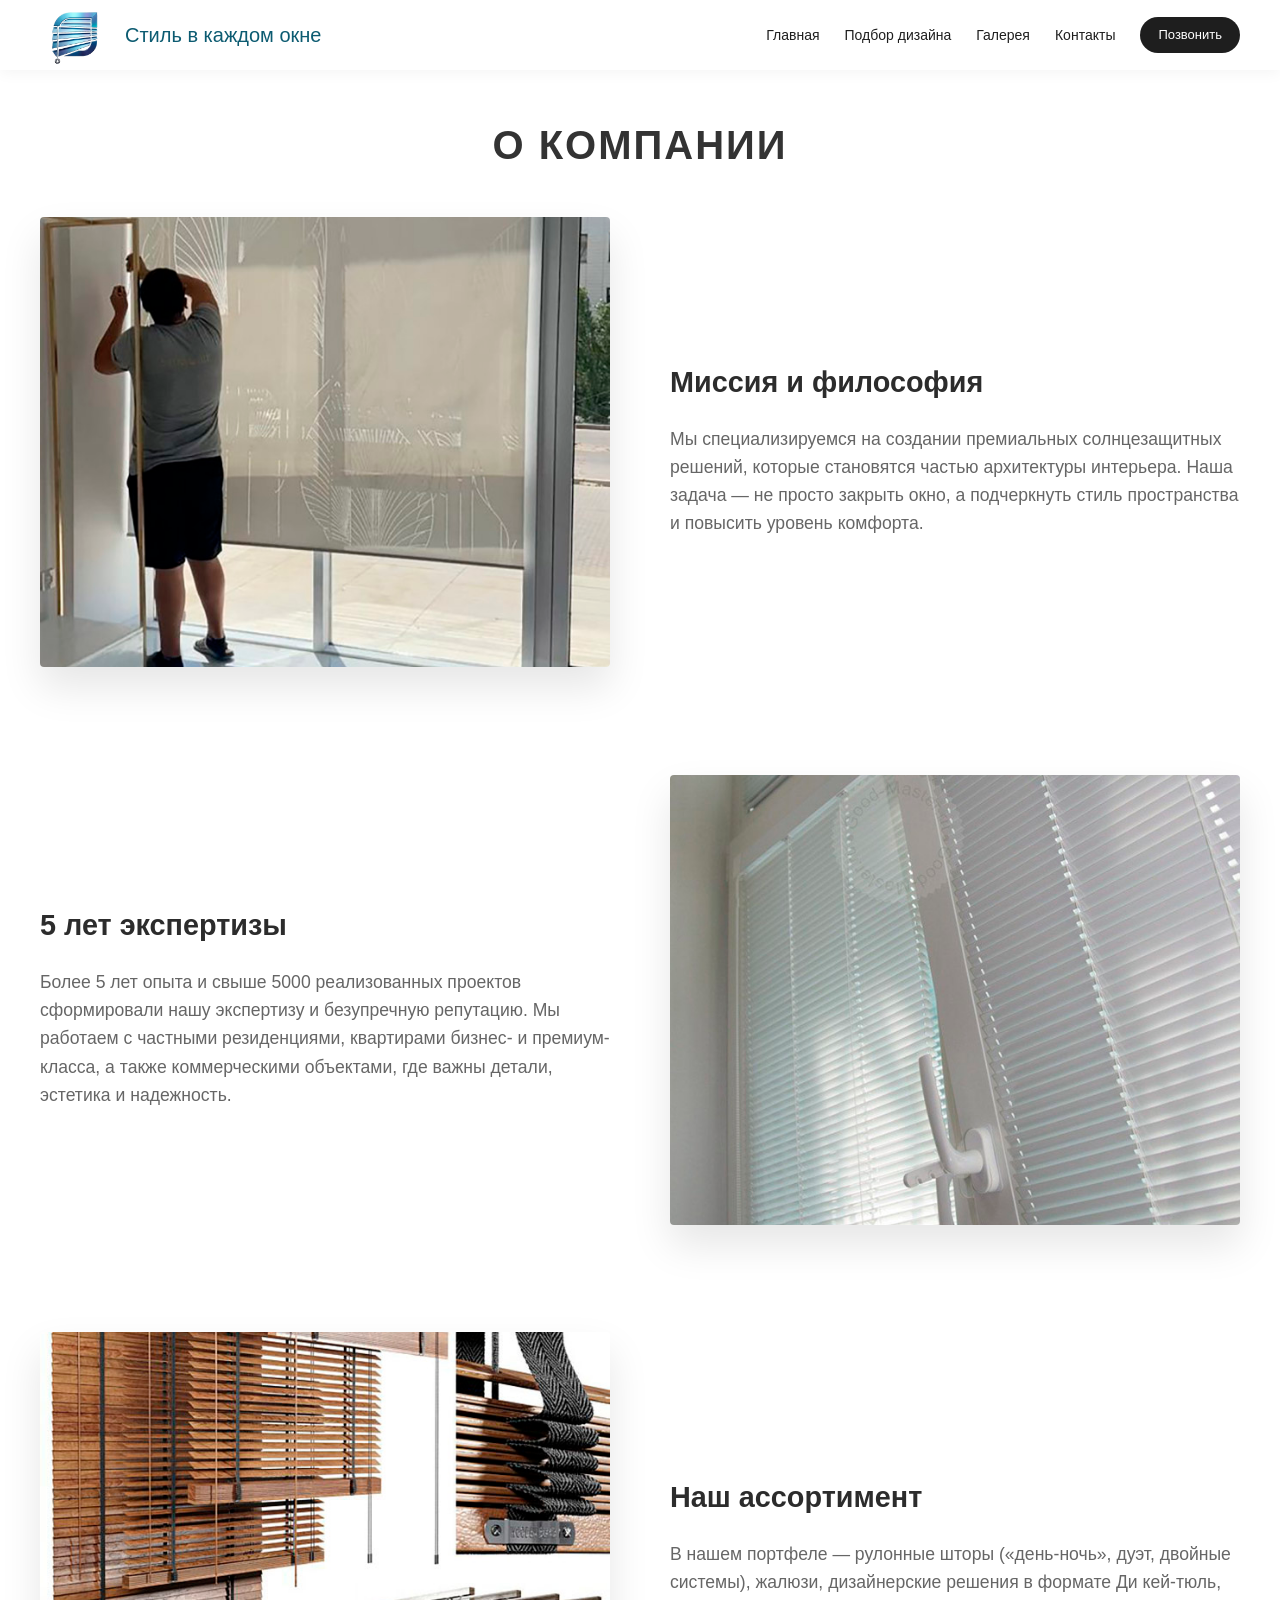
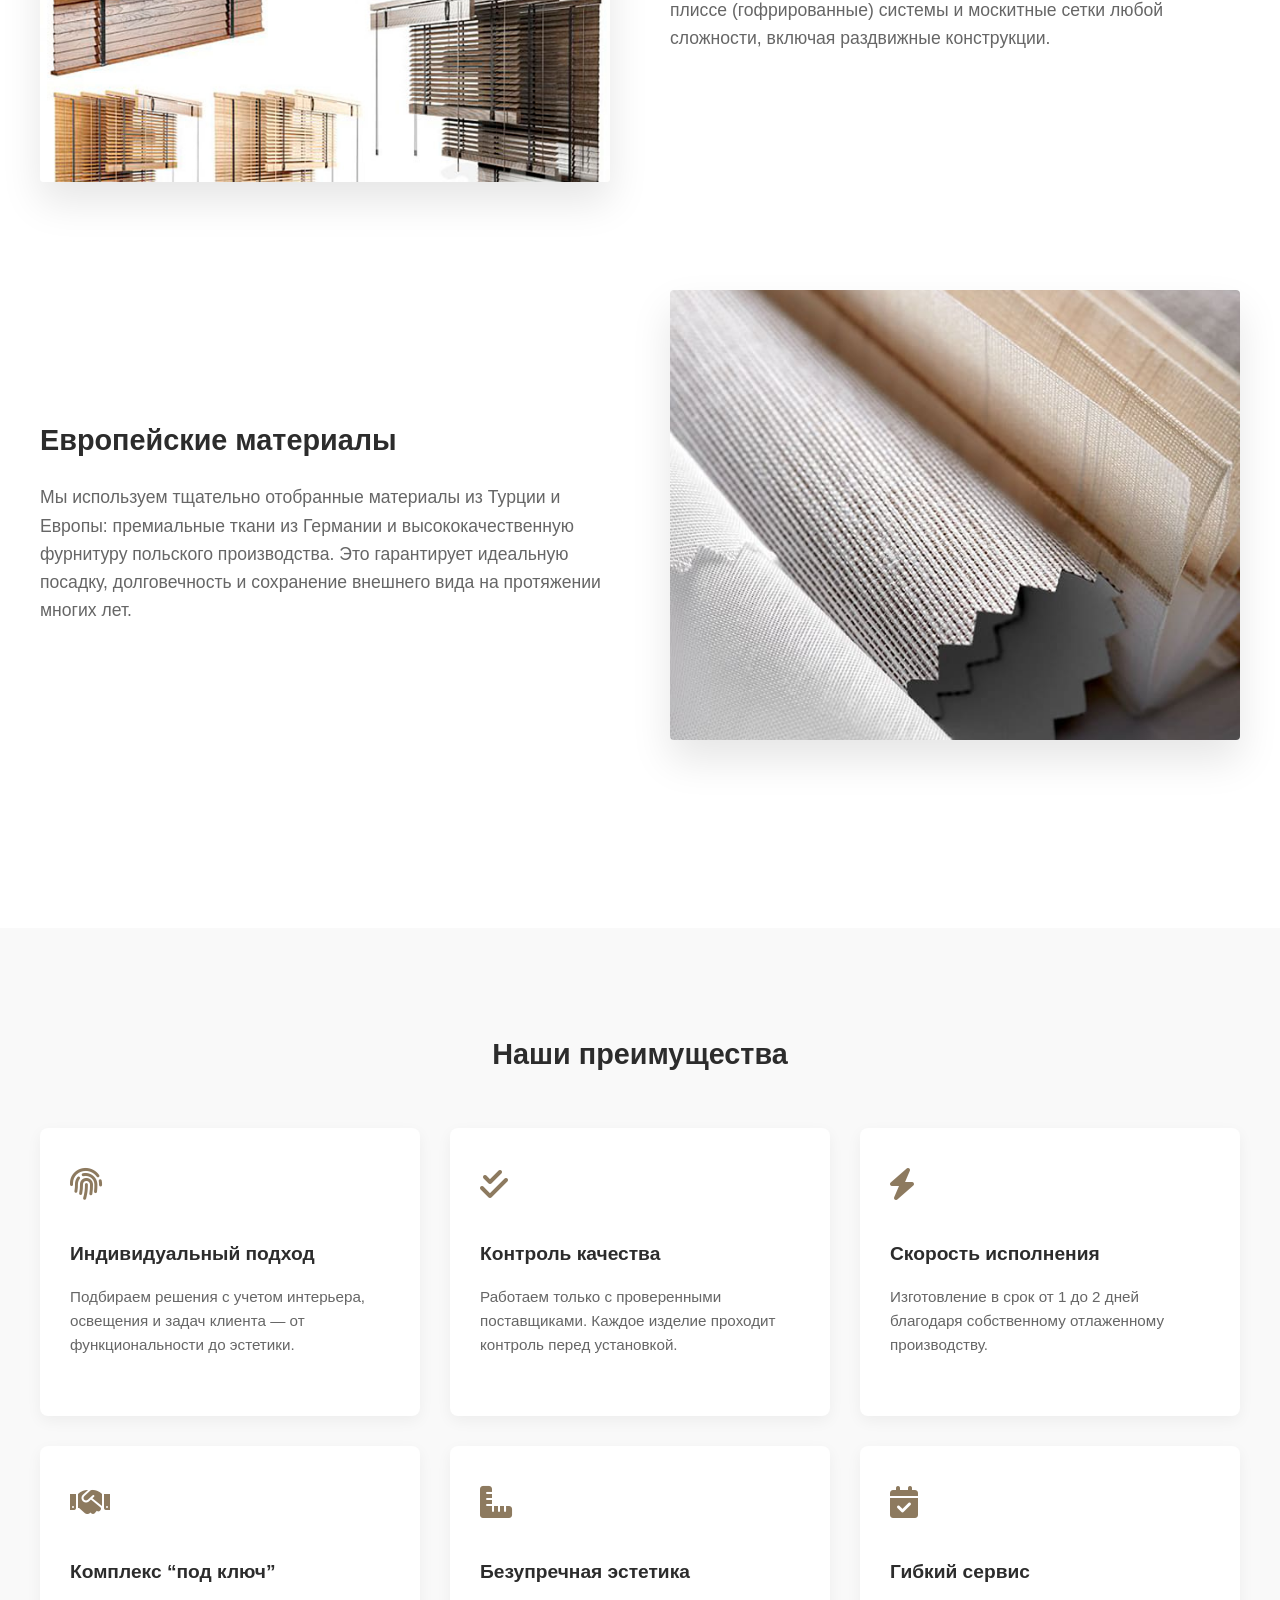
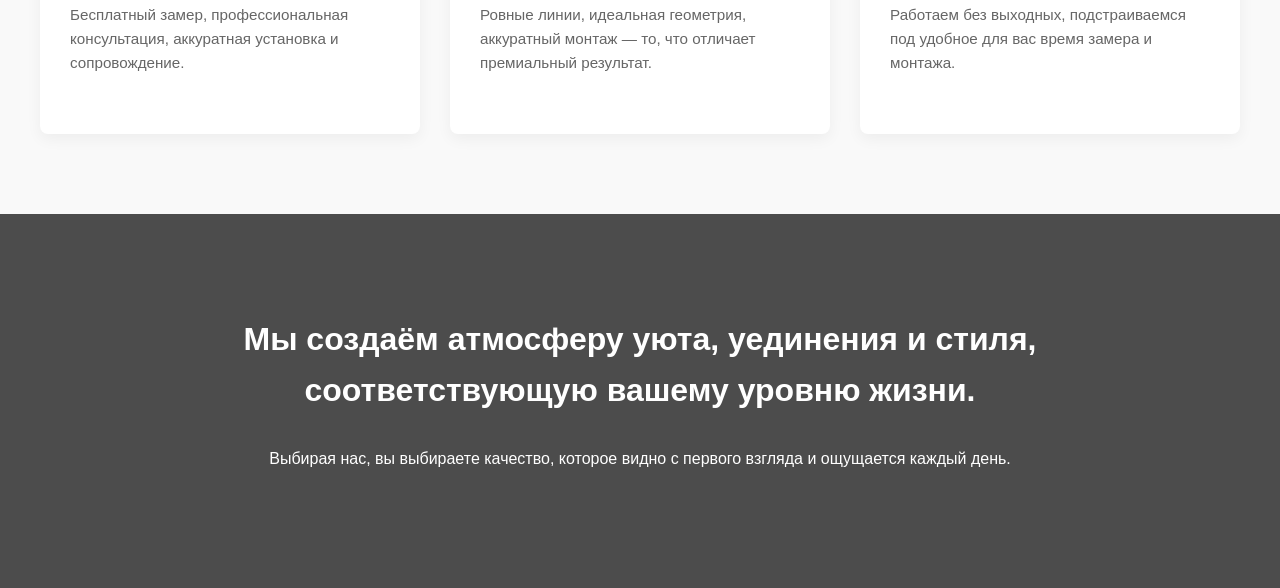
==== commit 7e2accf4: "Add files via upload" ====
--- a/about.html
+++ b/about.html
@@ -427,7 +427,7 @@
                         <p>Мы специализируемся на создании премиальных солнцезащитных решений, которые становятся частью архитектуры интерьера. Наша задача — не просто закрыть окно, а подчеркнуть стиль пространства и повысить уровень комфорта.</p>
                     </div>
                     <div class="about-image">
-                        <img src="img/about-1.jpg" alt="Интерьер с нашими шторами">
+                        <img src="./img/interior_our_roll.jpg" alt="Интерьер с нашими шторами">
                     </div>
                 </div>
 
@@ -437,7 +437,7 @@
                         <p>Более 5 лет опыта и свыше 5000 реализованных проектов сформировали нашу экспертизу и безупречную репутацию. Мы работаем с частными резиденциями, квартирами бизнес- и премиум-класса, а также коммерческими объектами, где важны детали, эстетика и надежность.</p>
                     </div>
                     <div class="about-image">
-                        <img src="img/about-2.jpg" alt="Пример реализованного проекта">
+                        <img src="./img/examl_projekt.jpg" alt="Пример реализованного проекта">
                     </div>
                 </div>
 
@@ -447,7 +447,7 @@
                         <p>В нашем портфеле — рулонные шторы («день-ночь», дуэт, двойные системы), жалюзи, дизайнерские решения в формате Ди кей-тюль, плиссе (гофрированные) системы и москитные сетки любой сложности, включая раздвижные конструкции.</p>
                     </div>
                     <div class="about-image">
-                        <img src="img/about-3.jpg" alt="Виды продукции">
+                        <img src="./img/view_products.jpg" alt="Виды продукции">
                     </div>
                 </div>
 
@@ -457,7 +457,7 @@
                         <p>Мы используем тщательно отобранные материалы из Турции и Европы: премиальные ткани из Германии и высококачественную фурнитуру польского производства. Это гарантирует идеальную посадку, долговечность и сохранение внешнего вида на протяжении многих лет.</p>
                     </div>
                     <div class="about-image">
-                        <img src="img/about-4.jpg" alt="Материалы и ткани">
+                        <img src="./img/materials.jpg" alt="Материалы и ткани">
                     </div>
                 </div>
             </div>
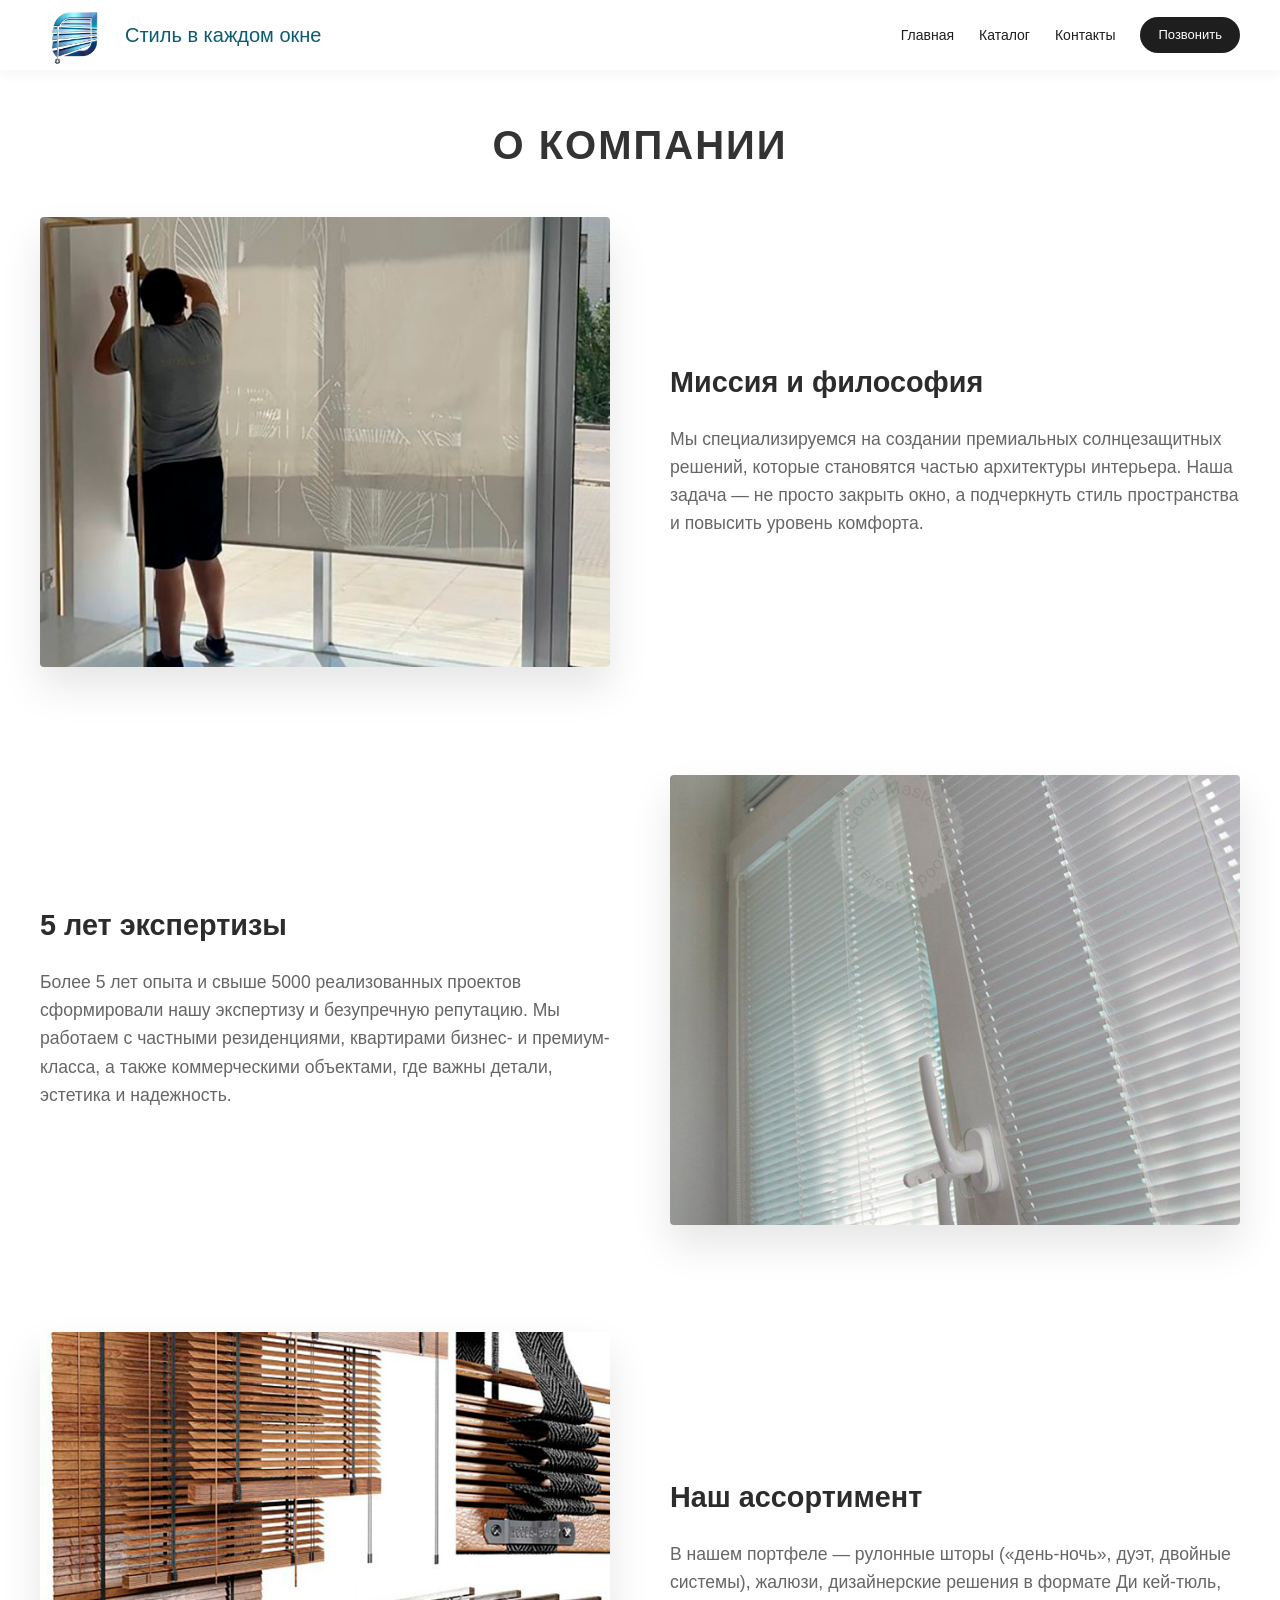
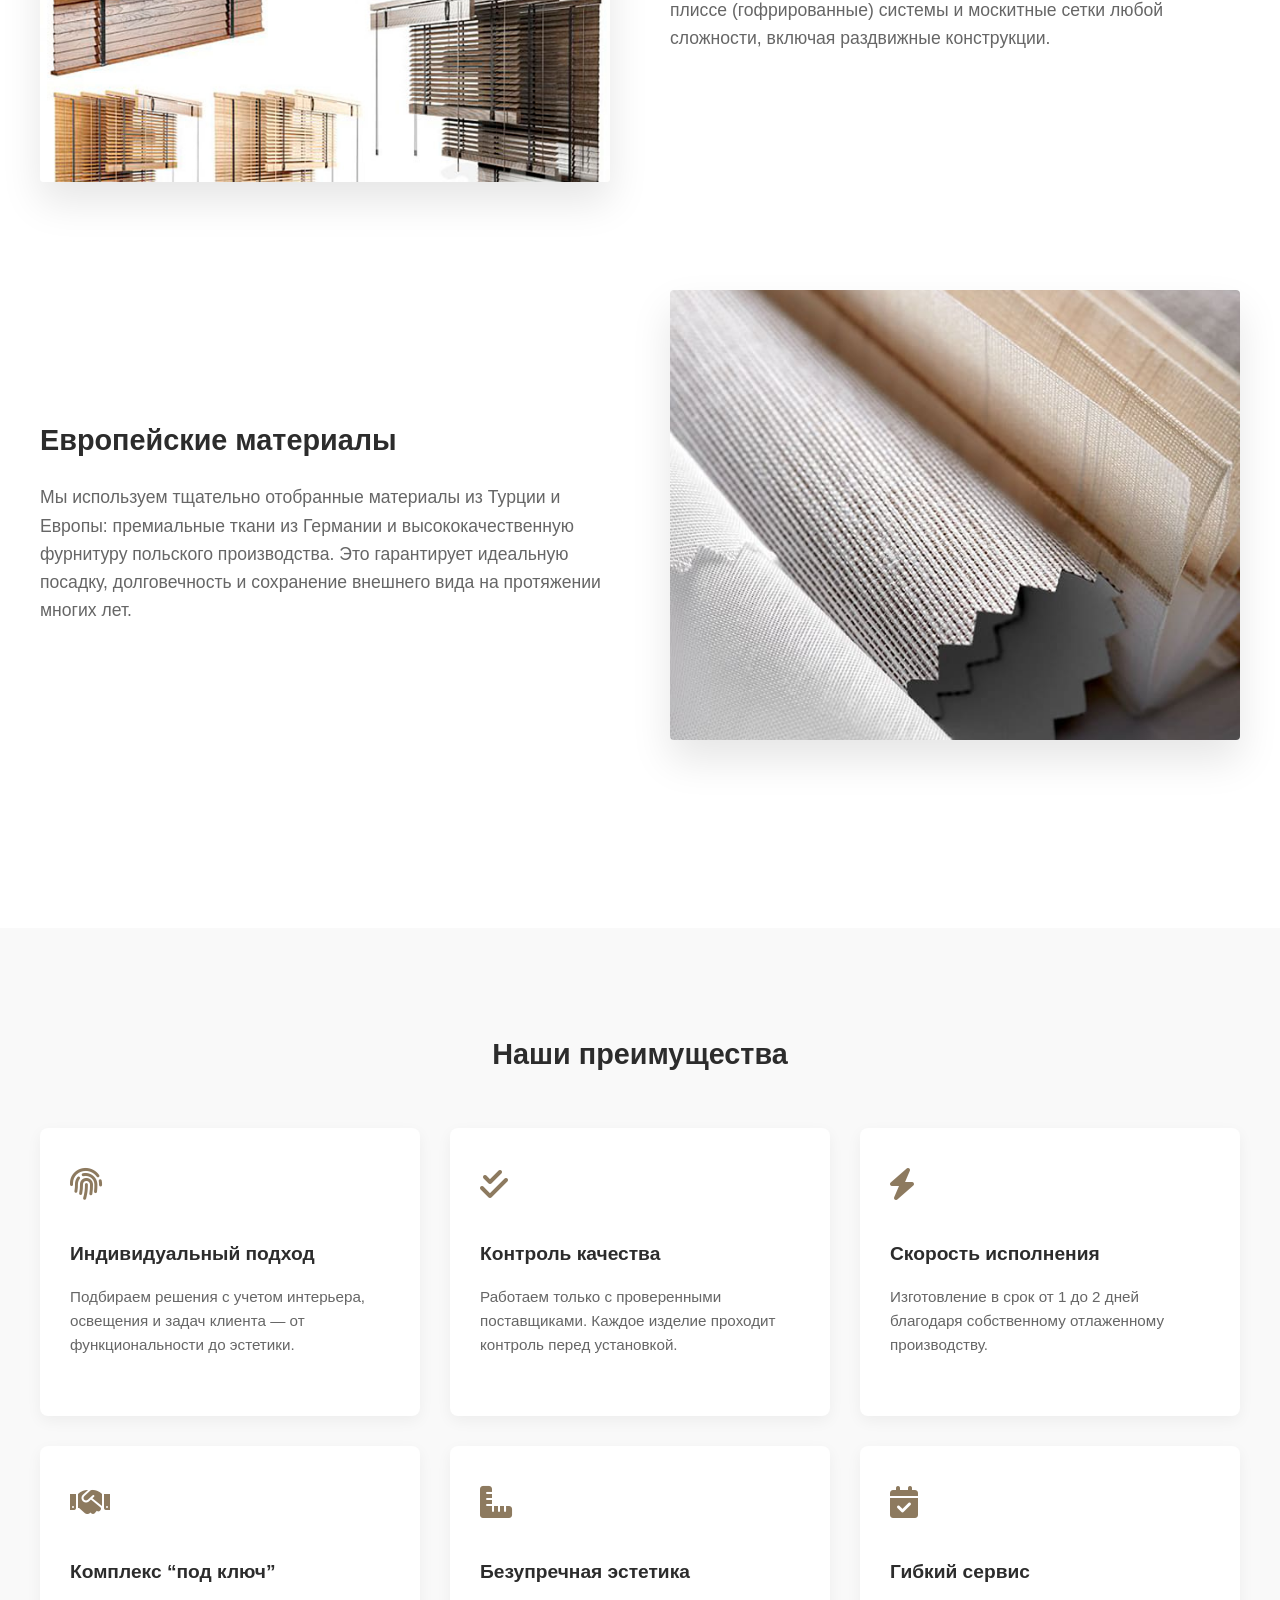
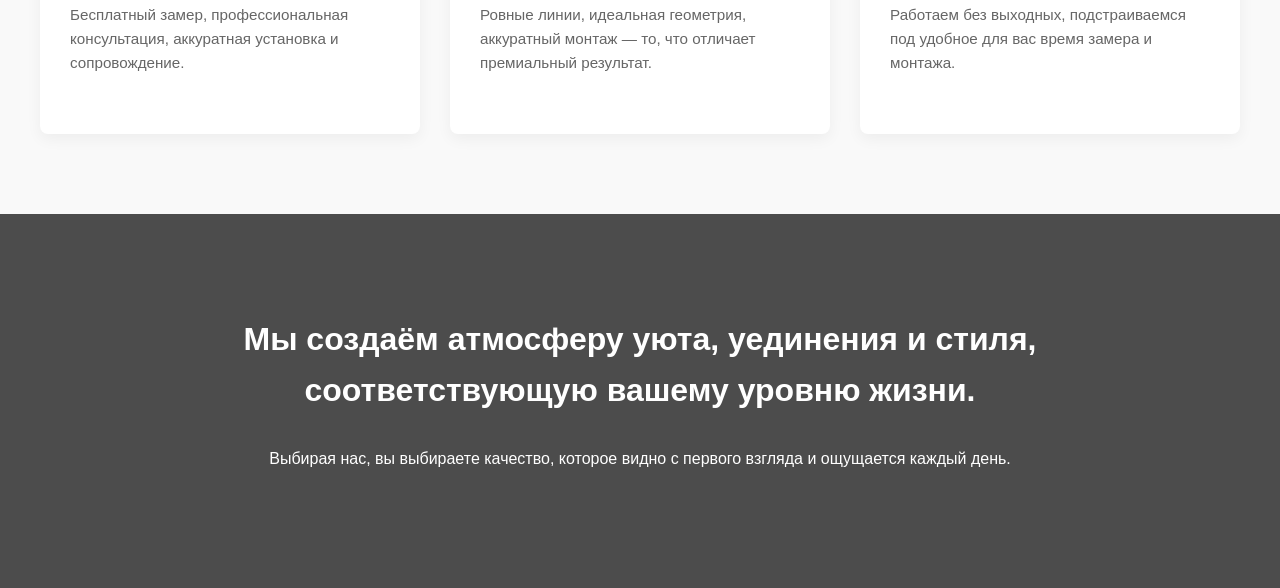
==== commit 71e6b486: "Add files via upload" ====
--- a/about.html
+++ b/about.html
@@ -386,8 +386,7 @@
 
 							<nav class="nav-desktop">
 								<a href="./index.html">Главная</a>
-								<a href="./index.html#quiz">Подбор дизайна</a>
-								<a href="./index.html#gallery">Галерея</a>
+								<a href="./shtory.html">Каталог</a>
 								<a href="./index.html#contact">Контакты</a>
 								<a href="tel:+77770356267" class="btn-call">Позвонить</a>
 							</nav>
@@ -406,7 +405,6 @@
 								</div>
 							<nav class="mobile-nav-list">
 								<a href="./index.html" onclick="toggleMenu()">Главная</a>
-								<a href="./index.html#quiz" onclick="toggleMenu()">Подбор дизайна</a>
 								<a href="./index.html#gallery" onclick="toggleMenu()">Галерея</a>
 								<a href="./index.html#contact" onclick="toggleMenu()">Контакты</a>
 								<a href="tel:+77770356267" class="mobile-call">Позвонить</a>
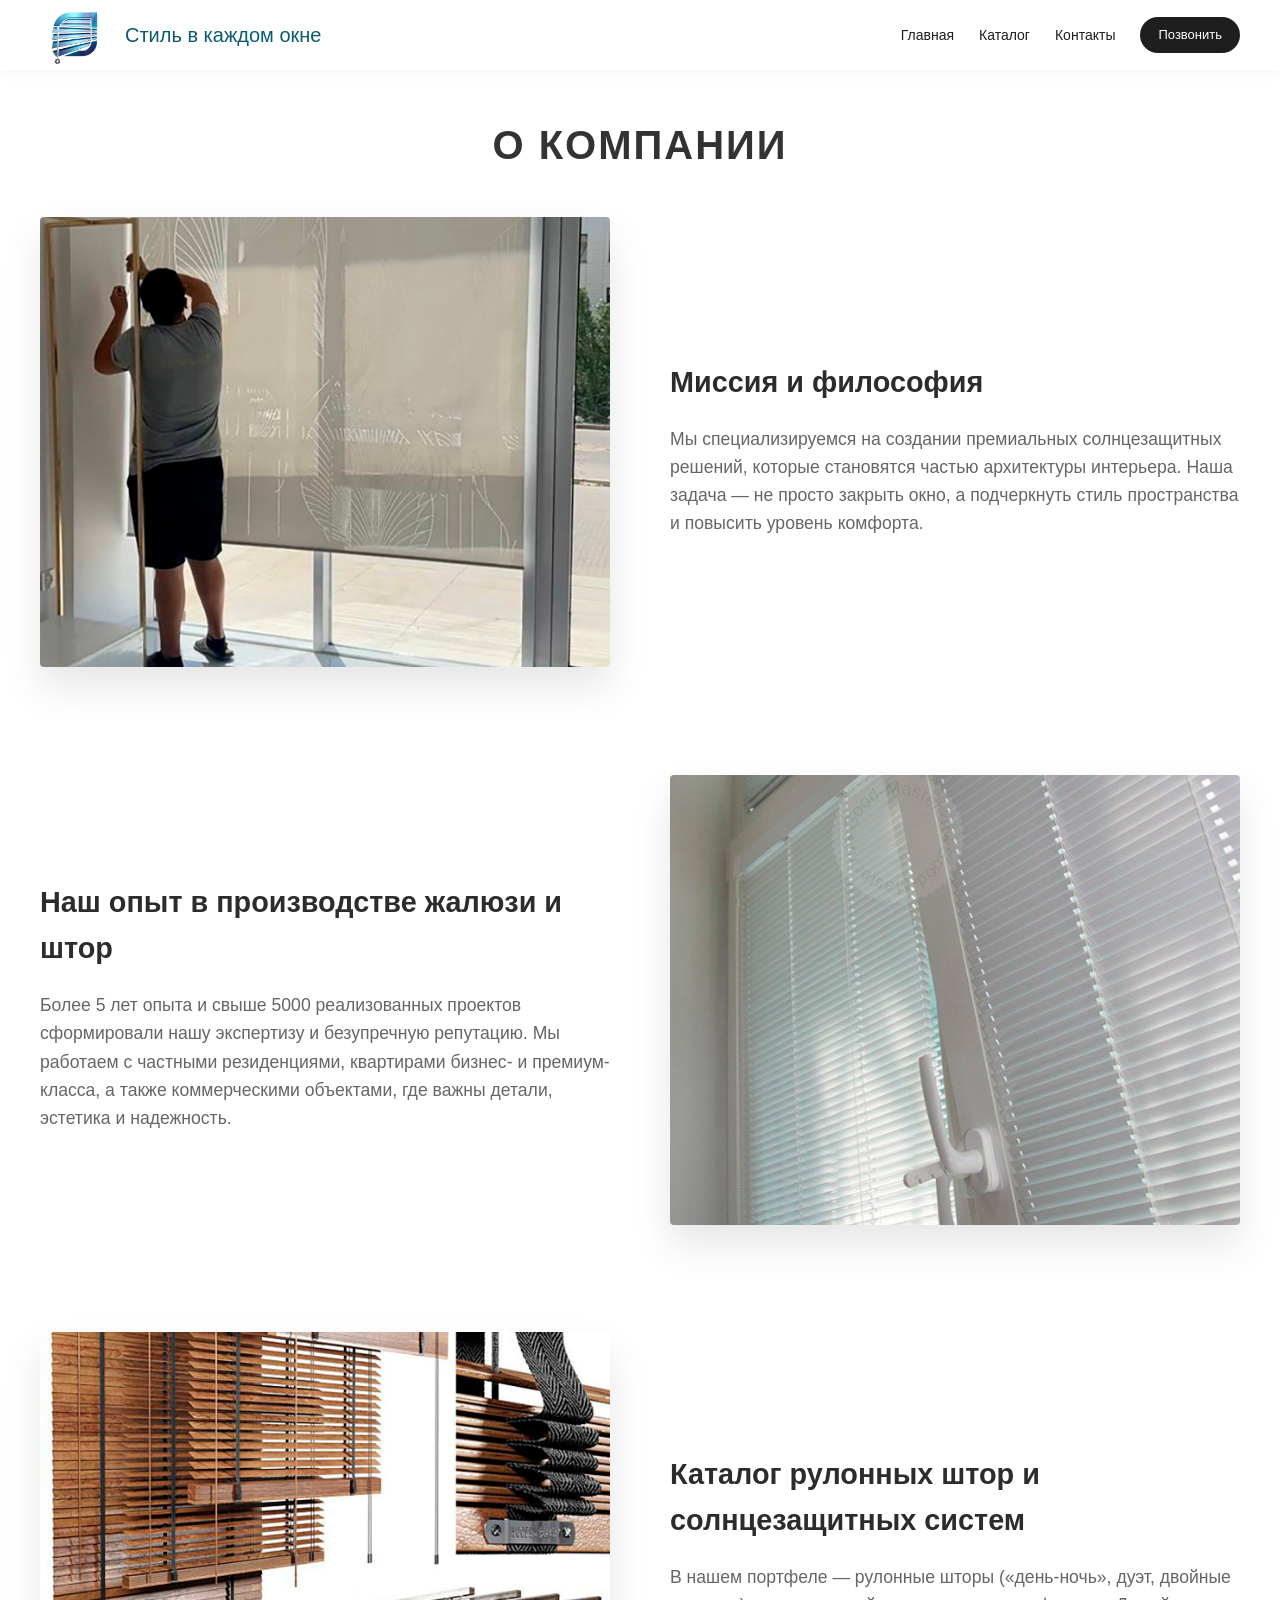
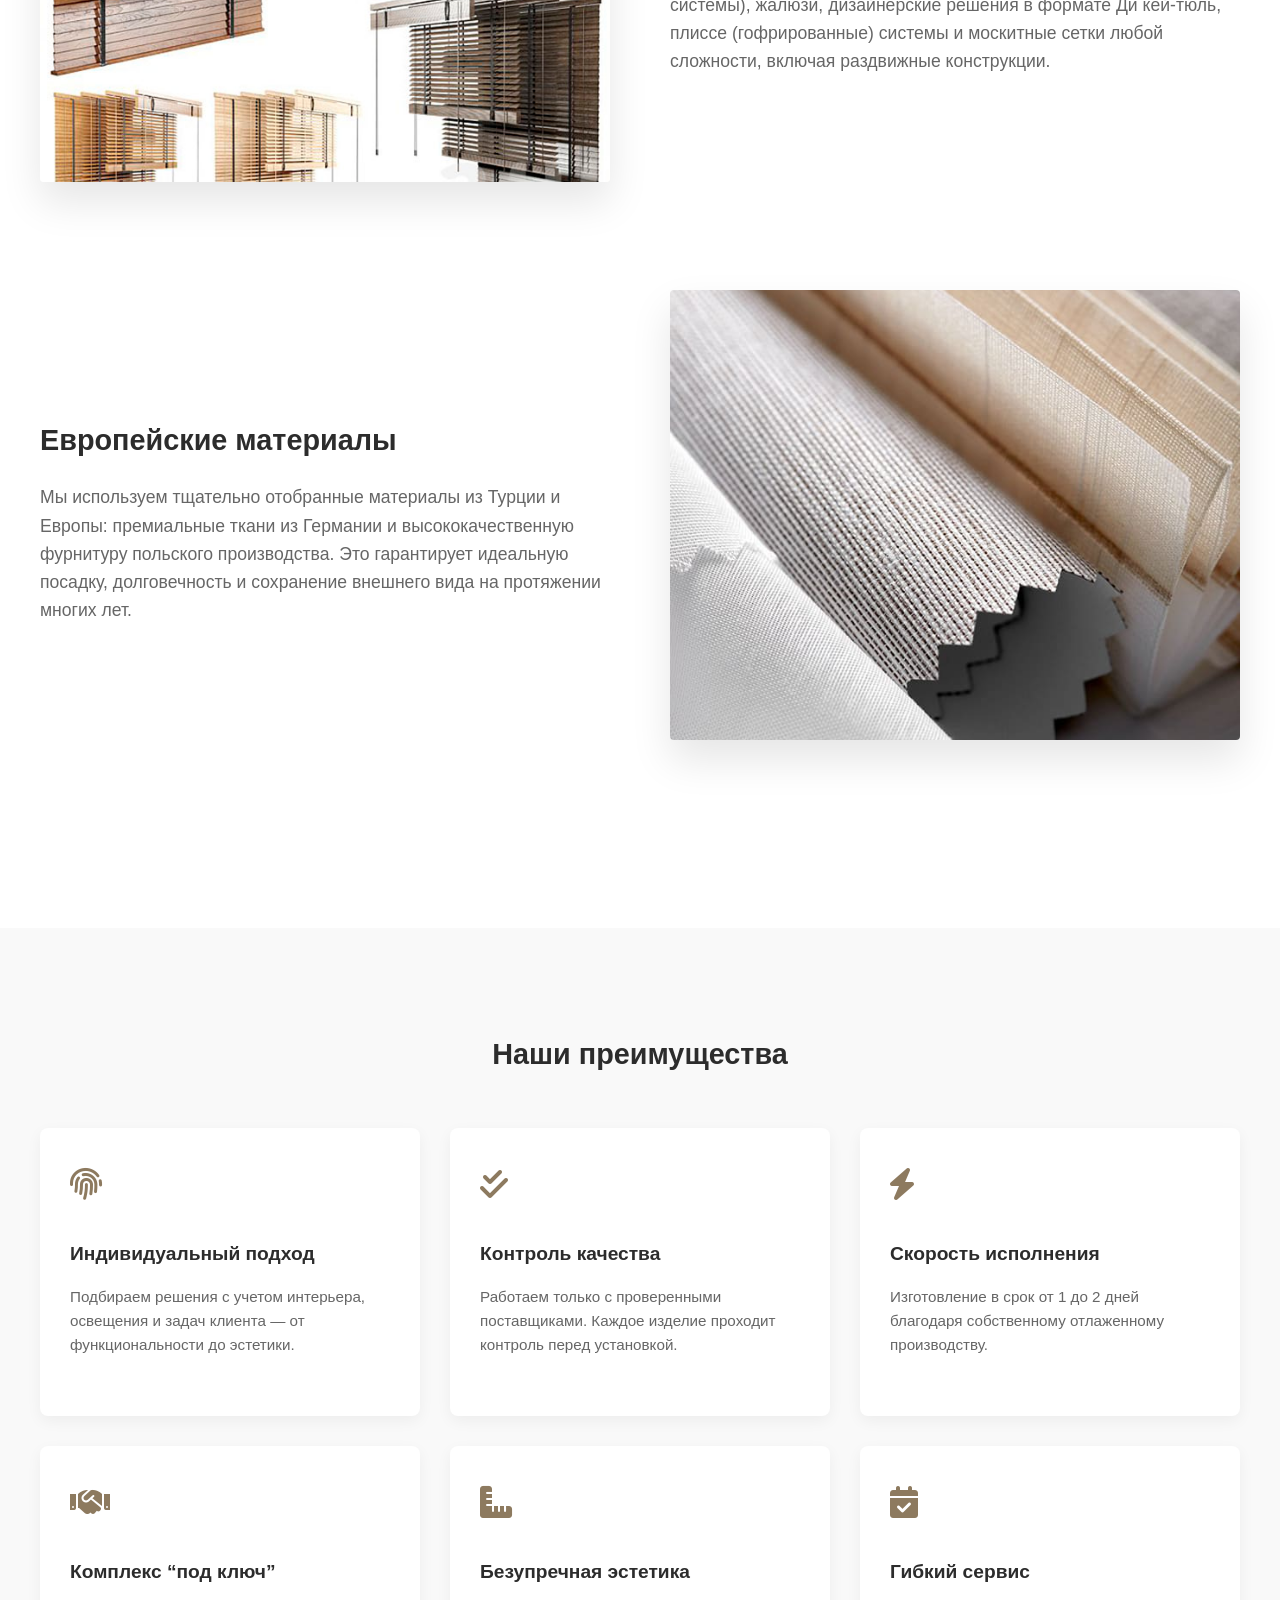
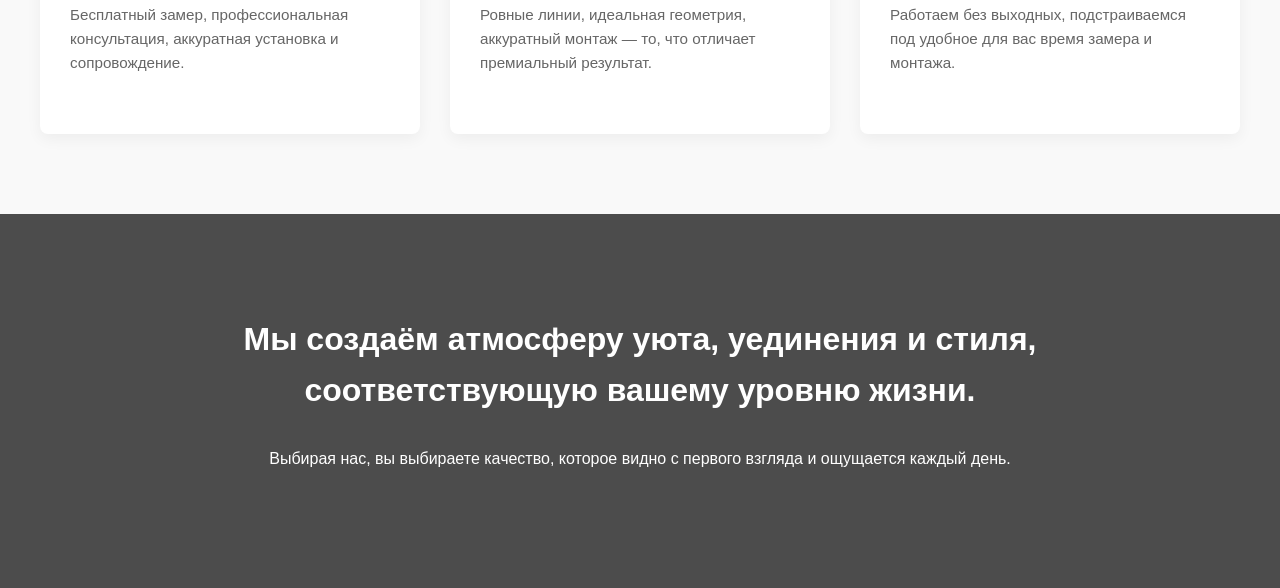
==== commit 9c60eb38: "Add files via upload" ====
--- a/about.html
+++ b/about.html
@@ -2,8 +2,8 @@
 <html lang="ru">
 <head>
     <meta charset="UTF-8">
-    <meta name="viewport" content="width=device-width, initial-scale=1.0">
-    <title>О компании</title>
+    <title>О компании ErZhaluzi | 5 лет опыта в производстве солнцезащитных систем</title>
+<meta name="description" content="Узнайте больше о компании ErZhaluzi. Премиальные материалы из Европы и Турции, собственное производство и более 5000 выполненных проектов.">
     <link rel="stylesheet" href="https://cdnjs.cloudflare.com/ajax/libs/font-awesome/6.0.0/css/all.min.css">
     <style>
 		      /* HEADER STYLES */
@@ -431,7 +431,7 @@
 
                 <div class="about-row">
                     <div class="about-content">
-                        <h2>5 лет экспертизы</h2>
+                        <h2>Наш опыт в производстве жалюзи и штор</h2>
                         <p>Более 5 лет опыта и свыше 5000 реализованных проектов сформировали нашу экспертизу и безупречную репутацию. Мы работаем с частными резиденциями, квартирами бизнес- и премиум-класса, а также коммерческими объектами, где важны детали, эстетика и надежность.</p>
                     </div>
                     <div class="about-image">
@@ -441,7 +441,7 @@
 
                 <div class="about-row">
                     <div class="about-content">
-                        <h2>Наш ассортимент</h2>
+                        <h2>Каталог рулонных штор и солнцезащитных систем</h2>
                         <p>В нашем портфеле — рулонные шторы («день-ночь», дуэт, двойные системы), жалюзи, дизайнерские решения в формате Ди кей-тюль, плиссе (гофрированные) системы и москитные сетки любой сложности, включая раздвижные конструкции.</p>
                     </div>
                     <div class="about-image">
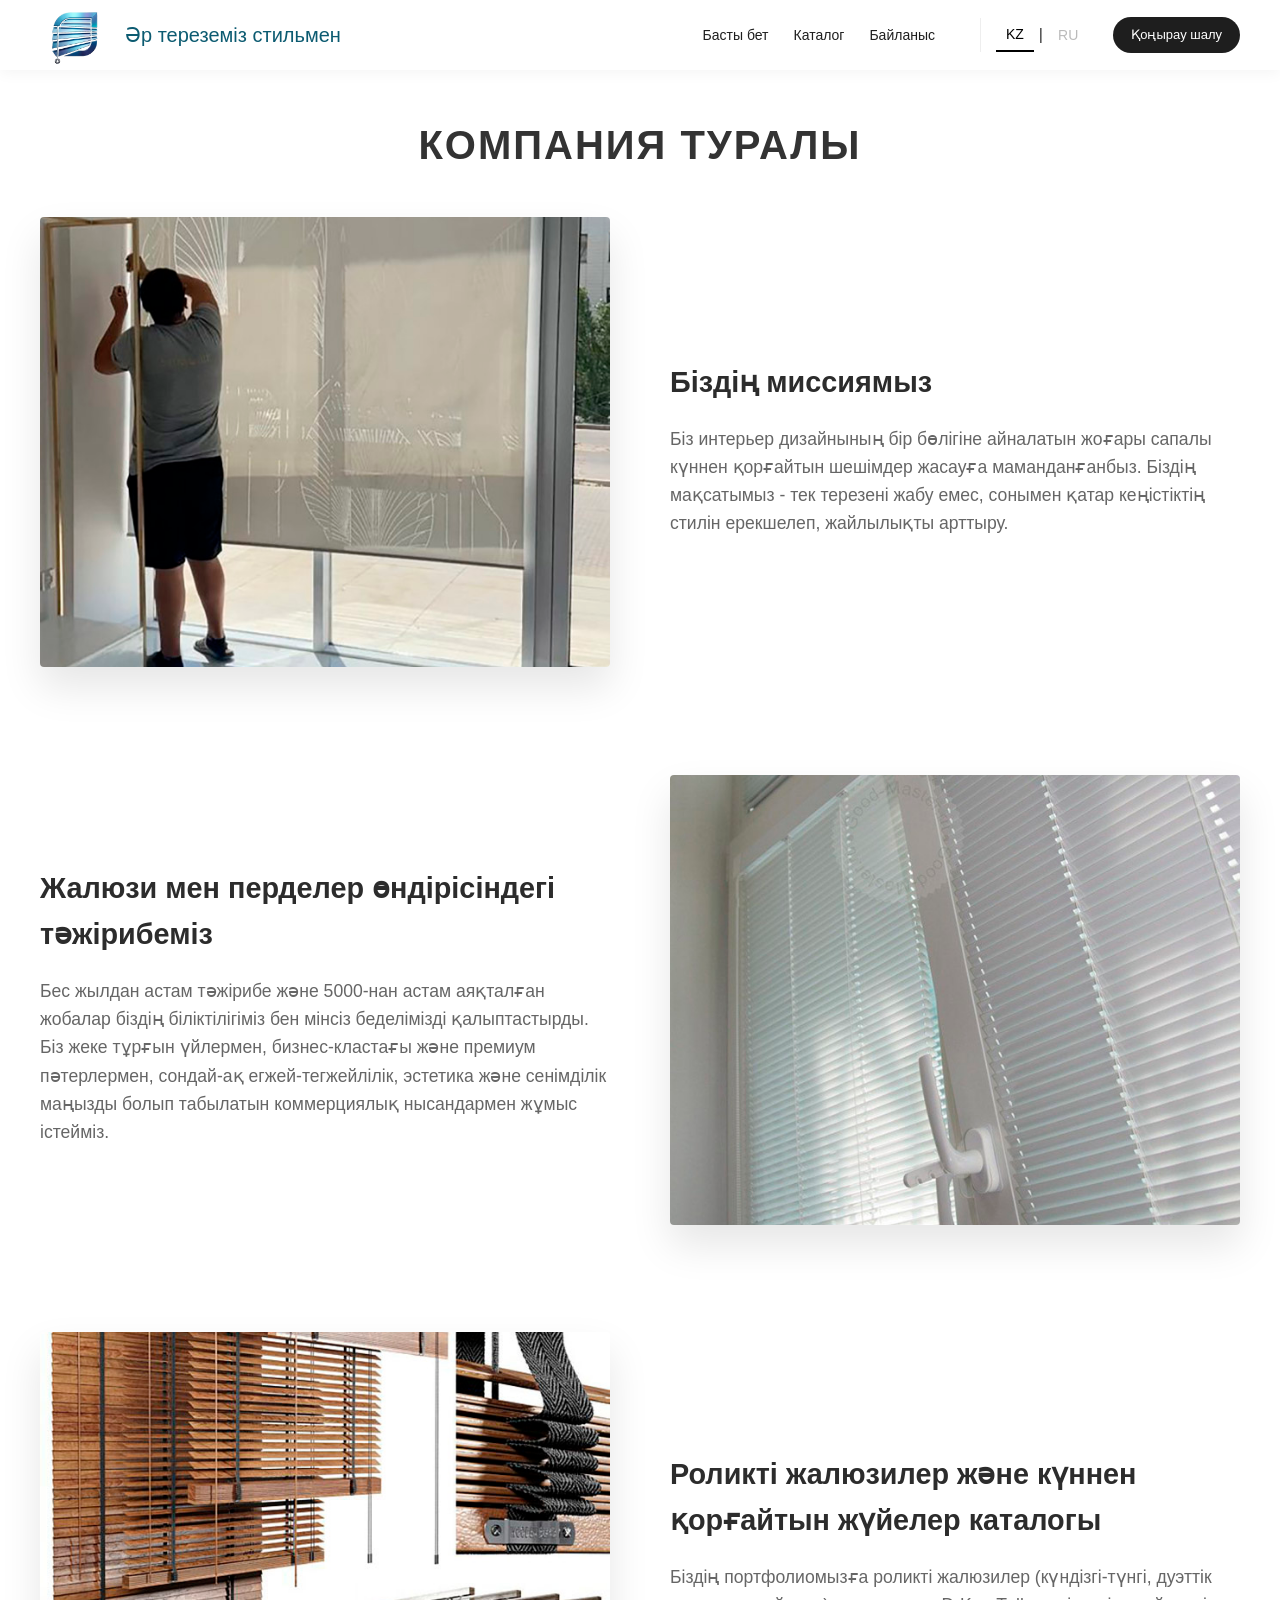
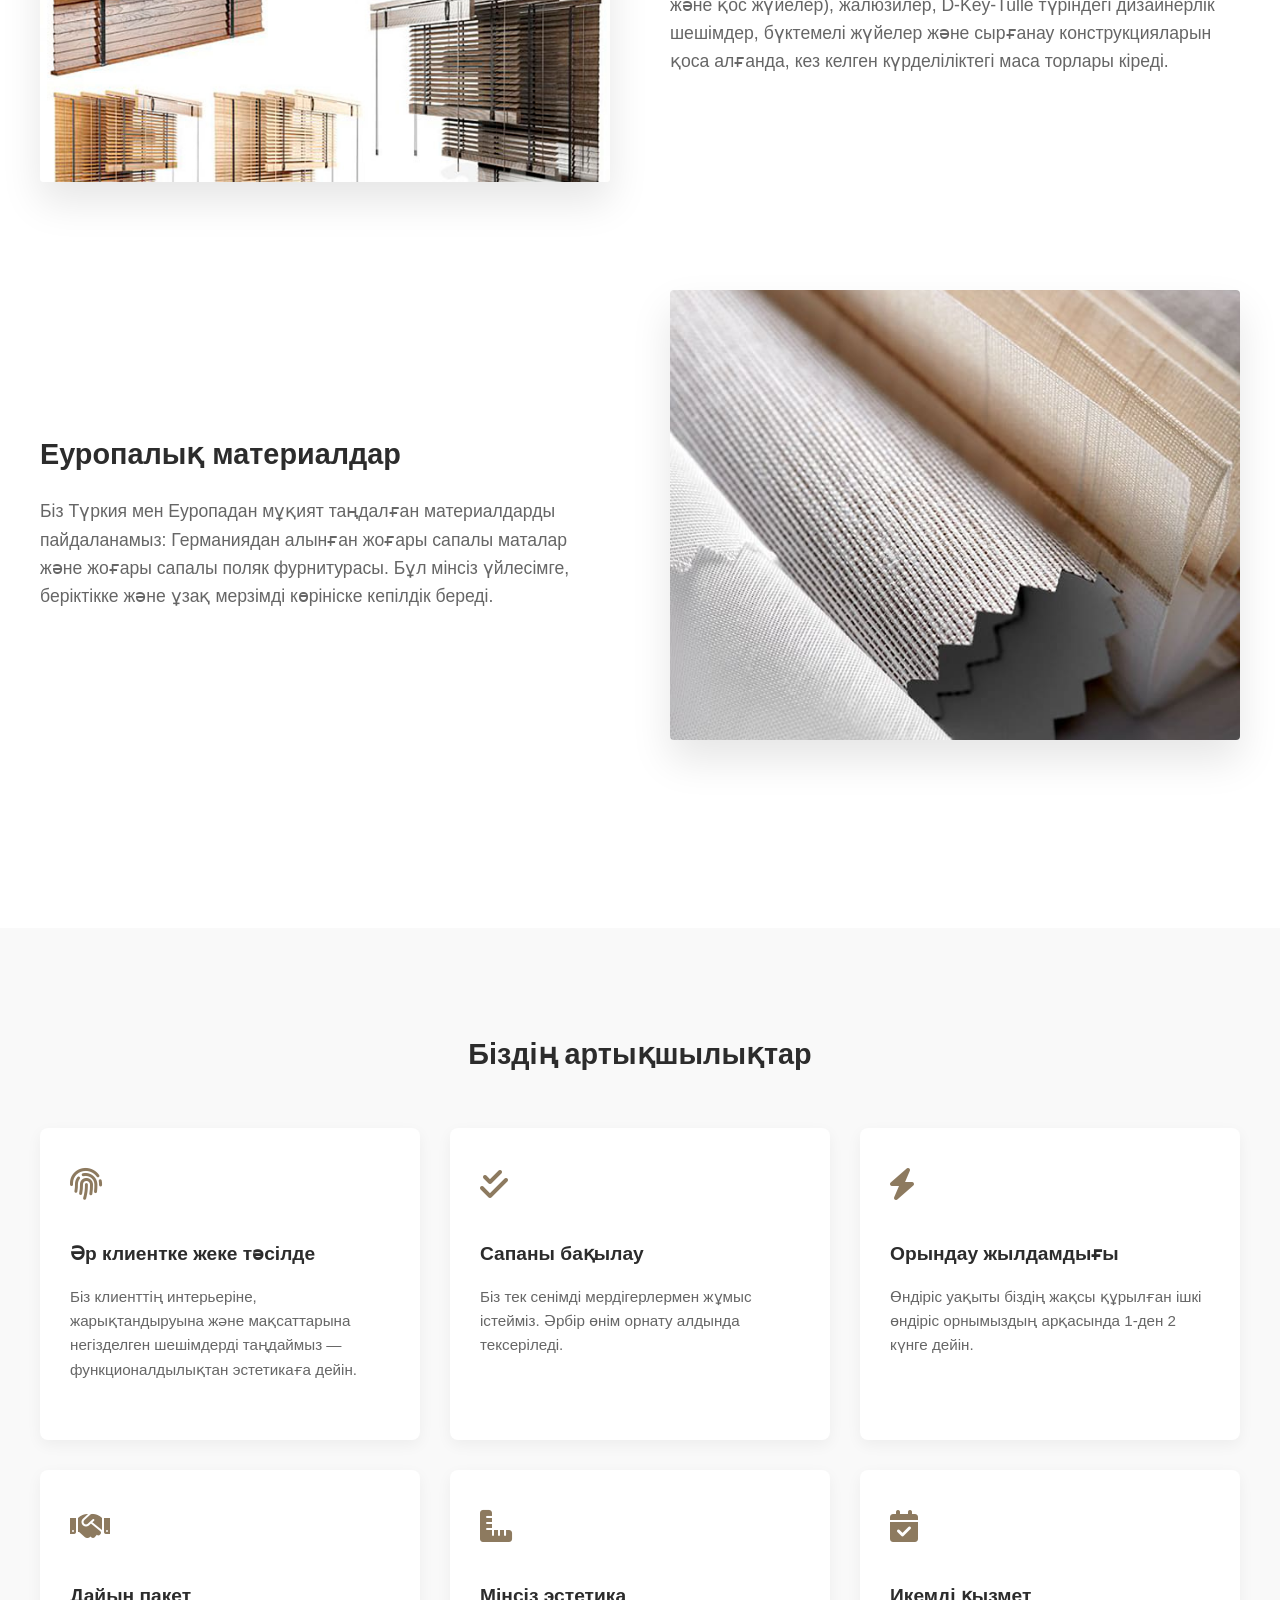
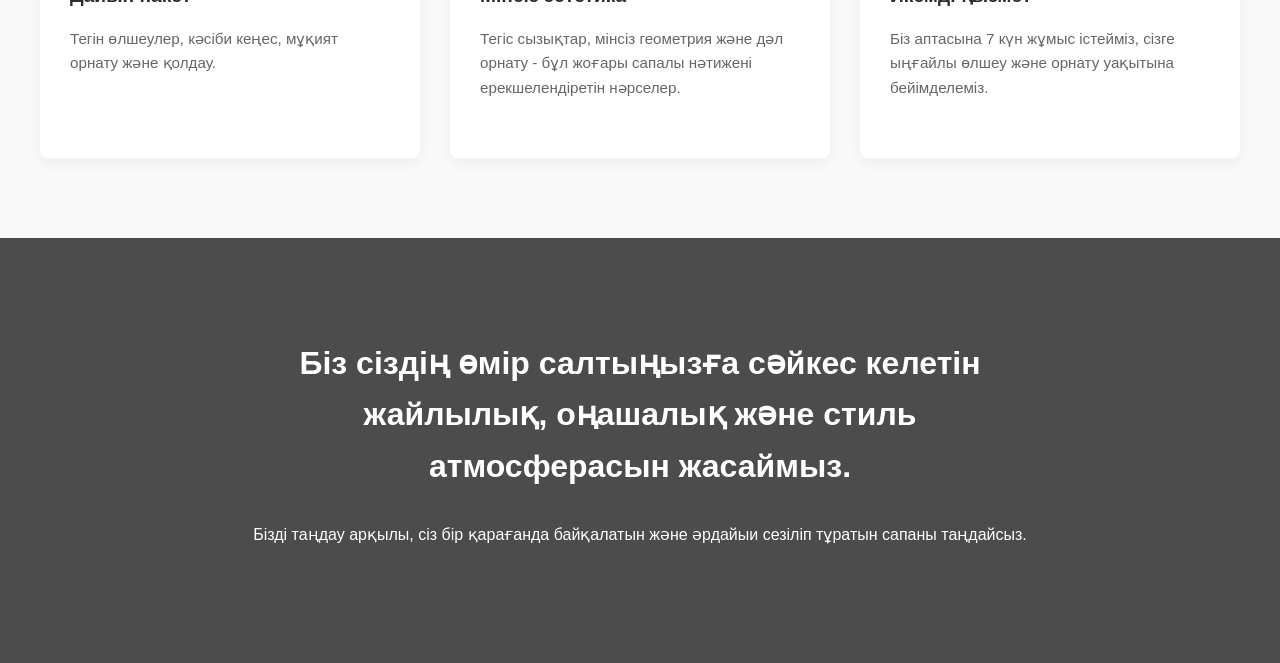
==== commit 6be380ce: "Add files via upload" ====
--- a/about.html
+++ b/about.html
@@ -2,8 +2,9 @@
 <html lang="ru">
 <head>
     <meta charset="UTF-8">
-    <title>О компании ErZhaluzi | 5 лет опыта в производстве солнцезащитных систем</title>
-<meta name="description" content="Узнайте больше о компании ErZhaluzi. Премиальные материалы из Европы и Турции, собственное производство и более 5000 выполненных проектов.">
+	<meta name="viewport" content="width=device-width, initial-scale=1.0">
+    <title>ErZhaluzi компаниясы туралы</title>
+<meta name="description" content="ErZhaluzi туралы көбірек біліңіз. Еуропа мен Түркиядан әкелінген жоғары сапалы материалдар, ішкі өндіріс және 5000-нан астам аяқталған жобалар.">
     <link rel="stylesheet" href="https://cdnjs.cloudflare.com/ajax/libs/font-awesome/6.0.0/css/all.min.css">
     <style>
 		      /* HEADER STYLES */
@@ -373,6 +374,65 @@
             .benefits-grid { grid-template-columns: 1fr; }
             .about-content p { font-size: 1rem; }
         }
+		
+		
+		/* --- КОРРЕКТНЫЙ ПЕРЕКЛЮЧАТЕЛЬ ЯЗЫКОВ --- */
+
+/* Базовые ссылки */
+.lang-link {
+    text-decoration: none;
+    font-weight: 700;
+    font-size: 14px;
+    color: #1e1e1e !important; /* Принудительно задаем цвет */
+    opacity: 0.3; /* Неактивный - тусклый */
+    transition: all 0.3s ease;
+    padding: 5px 10px;
+    display: inline-block;
+}
+
+/* Активный язык (Выделенный) */
+.lang-link.active {
+    opacity: 1 !important;
+    color: #000 !important;
+    pointer-events: none;
+    border-bottom: 2px solid #000; /* Доп. выделение для наглядности */
+}
+
+/* Десктопная версия */
+.lang-switcher-desktop {
+    display: none; 
+}
+
+@media (min-width: 1024px) {
+    .lang-switcher-desktop {
+        display: flex;
+        align-items: center;
+        gap: 5px;
+        margin-left: 20px;
+        border-left: 1px solid #eee;
+        padding-left: 15px;
+    }
+}
+
+/* Мобильная версия - БЕЗ ПОЛОМКИ АДАПТИВНОСТИ */
+.lang-switcher-mobile {
+    display: flex;
+    flex-direction: row;
+    justify-content: center;
+    align-items: center;
+    gap: 30px;
+    margin: 20px auto 0 auto;
+    padding: 15px 0;
+    border-top: 1px solid rgba(0,0,0,0.05);
+    width: 90%; /* Не 100%, чтобы не вылезать за края */
+    box-sizing: border-box;
+}
+
+.lang-switcher-mobile .lang-link {
+    font-size: 18px;
+}
+		
+		
     </style>
 </head>
 <body>
@@ -381,14 +441,21 @@
 						<div class="container header-wrap">
 							<div class="logo">
 								<a href="./index.html"><img src="./img/logotip.png" alt="Жалюзи и Ролл-шторы" class="logo-img"></a>
-								<span class="logo-slogan">Стиль в каждом окне</span>
+								<span class="logo-slogan">Әр тереземіз стильмен</span>
 							</div>
 
 							<nav class="nav-desktop">
-								<a href="./index.html">Главная</a>
+								<a href="./index.html">Басты бет</a>
 								<a href="./shtory.html">Каталог</a>
-								<a href="./index.html#contact">Контакты</a>
-								<a href="tel:+77770356267" class="btn-call">Позвонить</a>
+								<a href="./index.html#contact">Байланыс</a>
+								
+								<div class="lang-switcher-desktop">
+									<a href="about.html" class="lang-link active">KZ</a>
+									<span class="lang-sep">|</span>
+									<a href="aboutru.html" class="lang-link">RU</a>
+								</div>
+								
+								<a href="tel:+77770356267" class="btn-call">Қоңырау шалу</a>
 							</nav>
 
 							<div class="menu-toggle" id="menuToggle">
@@ -404,10 +471,16 @@
 									<span></span>
 								</div>
 							<nav class="mobile-nav-list">
-								<a href="./index.html" onclick="toggleMenu()">Главная</a>
-								<a href="./index.html#gallery" onclick="toggleMenu()">Галерея</a>
-								<a href="./index.html#contact" onclick="toggleMenu()">Контакты</a>
-								<a href="tel:+77770356267" class="mobile-call">Позвонить</a>
+								<a href="./index.html" onclick="toggleMenu()">Басты бет</a>
+								<a href="./shtory.html" onclick="toggleMenu()">Каталог</a>
+								<a href="./index.html#contact" onclick="toggleMenu()">Байланыс</a>
+								<a href="tel:+77770356267" class="mobile-call">Қоңырау шалу</a>
+								
+								<div class="lang-switcher-mobile">
+									<a href="about.html" class="lang-link active">KZ</a>
+									<a href="aboutru.html" class="lang-link">RU</a>
+								</div>
+								
 							</nav>
 						</div>
 					</header>
@@ -417,12 +490,12 @@
     <main>
         <section class="about-section">
             <div class="container">
-                <h1>О компании</h1>
+                <h1>Компания туралы</h1>
                 
                 <div class="about-row">
                     <div class="about-content">
-                        <h2>Миссия и философия</h2>
-                        <p>Мы специализируемся на создании премиальных солнцезащитных решений, которые становятся частью архитектуры интерьера. Наша задача — не просто закрыть окно, а подчеркнуть стиль пространства и повысить уровень комфорта.</p>
+                        <h2>Біздің миссиямыз</h2>
+                        <p>Біз интерьер дизайнының бір бөлігіне айналатын жоғары сапалы күннен қорғайтын шешімдер жасауға маманданғанбыз. Біздің мақсатымыз - тек терезені жабу емес, сонымен қатар кеңістіктің стилін ерекшелеп, жайлылықты арттыру.</p>
                     </div>
                     <div class="about-image">
                         <img src="./img/interior_our_roll.jpg" alt="Интерьер с нашими шторами">
@@ -431,8 +504,8 @@
 
                 <div class="about-row">
                     <div class="about-content">
-                        <h2>Наш опыт в производстве жалюзи и штор</h2>
-                        <p>Более 5 лет опыта и свыше 5000 реализованных проектов сформировали нашу экспертизу и безупречную репутацию. Мы работаем с частными резиденциями, квартирами бизнес- и премиум-класса, а также коммерческими объектами, где важны детали, эстетика и надежность.</p>
+                        <h2>Жалюзи мен перделер өндірісіндегі тәжірибеміз</h2>
+                        <p>Бес жылдан астам тәжірибе және 5000-нан астам аяқталған жобалар біздің біліктілігіміз бен мінсіз беделімізді қалыптастырды. Біз жеке тұрғын үйлермен, бизнес-кластағы және премиум пәтерлермен, сондай-ақ егжей-тегжейлілік, эстетика және сенімділік маңызды болып табылатын коммерциялық нысандармен жұмыс істейміз.</p>
                     </div>
                     <div class="about-image">
                         <img src="./img/examl_projekt.jpg" alt="Пример реализованного проекта">
@@ -441,8 +514,8 @@
 
                 <div class="about-row">
                     <div class="about-content">
-                        <h2>Каталог рулонных штор и солнцезащитных систем</h2>
-                        <p>В нашем портфеле — рулонные шторы («день-ночь», дуэт, двойные системы), жалюзи, дизайнерские решения в формате Ди кей-тюль, плиссе (гофрированные) системы и москитные сетки любой сложности, включая раздвижные конструкции.</p>
+                        <h2>Роликті жалюзилер және күннен қорғайтын жүйелер каталогы</h2>
+                        <p>Біздің портфолиомызға роликті жалюзилер (күндізгі-түнгі, дуэттік және қос жүйелер), жалюзилер, D-Key-Tulle түріндегі дизайнерлік шешімдер, бүктемелі жүйелер және сырғанау конструкцияларын қоса алғанда, кез келген күрделіліктегі маса торлары кіреді.</p>
                     </div>
                     <div class="about-image">
                         <img src="./img/view_products.jpg" alt="Виды продукции">
@@ -451,8 +524,8 @@
 
                 <div class="about-row">
                     <div class="about-content">
-                        <h2>Европейские материалы</h2>
-                        <p>Мы используем тщательно отобранные материалы из Турции и Европы: премиальные ткани из Германии и высококачественную фурнитуру польского производства. Это гарантирует идеальную посадку, долговечность и сохранение внешнего вида на протяжении многих лет.</p>
+                        <h2>Еуропалық материалдар</h2>
+                        <p>Біз Түркия мен Еуропадан мұқият таңдалған материалдарды пайдаланамыз: Германиядан алынған жоғары сапалы маталар және жоғары сапалы поляк фурнитурасы. Бұл мінсіз үйлесімге, беріктікке және ұзақ мерзімді көрініске кепілдік береді.</p>
                     </div>
                     <div class="about-image">
                         <img src="./img/materials.jpg" alt="Материалы и ткани">
@@ -463,37 +536,37 @@
 
         <section class="benefits-section">
             <div class="container">
-                <h2 style="text-align: center; margin-bottom: 50px;">Наши преимущества</h2>
+                <h2 style="text-align: center; margin-bottom: 50px;">Біздің артықшылықтар</h2>
                 <div class="benefits-grid">
                     <div class="benefit-card">
                         <i class="fas fa-fingerprint"></i>
-                        <h3>Индивидуальный подход</h3>
-                        <p>Подбираем решения с учетом интерьера, освещения и задач клиента — от функциональности до эстетики.</p>
+                        <h3>Әр клиентке жеке тәсілде</h3>
+                        <p>Біз клиенттің интерьеріне, жарықтандыруына және мақсаттарына негізделген шешімдерді таңдаймыз — функционалдылықтан эстетикаға дейін.</p>
                     </div>
                     <div class="benefit-card">
                         <i class="fas fa-check-double"></i>
-                        <h3>Контроль качества</h3>
-                        <p>Работаем только с проверенными поставщиками. Каждое изделие проходит контроль перед установкой.</p>
+                        <h3>Сапаны бақылау</h3>
+                        <p>Біз тек сенімді мердігерлермен жұмыс істейміз. Әрбір өнім орнату алдында тексеріледі.</p>
                     </div>
                     <div class="benefit-card">
                         <i class="fas fa-bolt"></i>
-                        <h3>Скорость исполнения</h3>
-                        <p>Изготовление в срок от 1 до 2 дней благодаря собственному отлаженному производству.</p>
+                        <h3>Орындау жылдамдығы</h3>
+                        <p>Өндіріс уақыты біздің жақсы құрылған ішкі өндіріс орнымыздың арқасында 1-ден 2 күнге дейін.</p>
                     </div>
                     <div class="benefit-card">
                         <i class="fas fa-handshake"></i>
-                        <h3>Комплекс “под ключ”</h3>
-                        <p>Бесплатный замер, профессиональная консультация, аккуратная установка и сопровождение.</p>
+                        <h3>Дайын пакет</h3>
+                        <p>Тегін өлшеулер, кәсіби кеңес, мұқият орнату және қолдау.</p>
                     </div>
                     <div class="benefit-card">
                         <i class="fas fa-ruler-combined"></i>
-                        <h3>Безупречная эстетика</h3>
-                        <p>Ровные линии, идеальная геометрия, аккуратный монтаж — то, что отличает премиальный результат.</p>
+                        <h3>Мінсіз эстетика</h3>
+                        <p>Тегіс сызықтар, мінсіз геометрия және дәл орнату - бұл жоғары сапалы нәтижені ерекшелендіретін нәрселер.</p>
                     </div>
                     <div class="benefit-card">
                         <i class="fas fa-calendar-check"></i>
-                        <h3>Гибкий сервис</h3>
-                        <p>Работаем без выходных, подстраиваемся под удобное для вас время замера и монтажа.</p>
+                        <h3>Икемді қызмет</h3>
+                        <p>Біз аптасына 7 күн жұмыс істейміз, сізге ыңғайлы өлшеу және орнату уақытына бейімделеміз.</p>
                     </div>
                 </div>
             </div>
@@ -502,8 +575,8 @@
         <section class="cta-section">
             <div class="container">
                 <div class="cta-content">
-                    <h2>Мы создаём атмосферу уюта, уединения и стиля, соответствующую вашему уровню жизни.</h2>
-                    <p>Выбирая нас, вы выбираете качество, которое видно с первого взгляда и ощущается каждый день.</p>
+                    <h2>Біз сіздің өмір салтыңызға сәйкес келетін жайлылық, оңашалық және стиль атмосферасын жасаймыз.</h2>
+                    <p>Бізді таңдау арқылы, сіз бір қарағанда байқалатын және әрдайыи сезіліп тұратын сапаны таңдайсыз.</p>
                 </div>
             </div>
         </section>
@@ -530,7 +603,7 @@
 </script>
 
 <div class="sticky">
-    <a href="tel:+77770356267" class="call">Позвонить</a>
+    <a href="tel:+77770356267" class="call">Қоңырау</a>
     <a href="https://wa.me/77770356267" class="wa">WhatsApp</a>
 </div>
 
